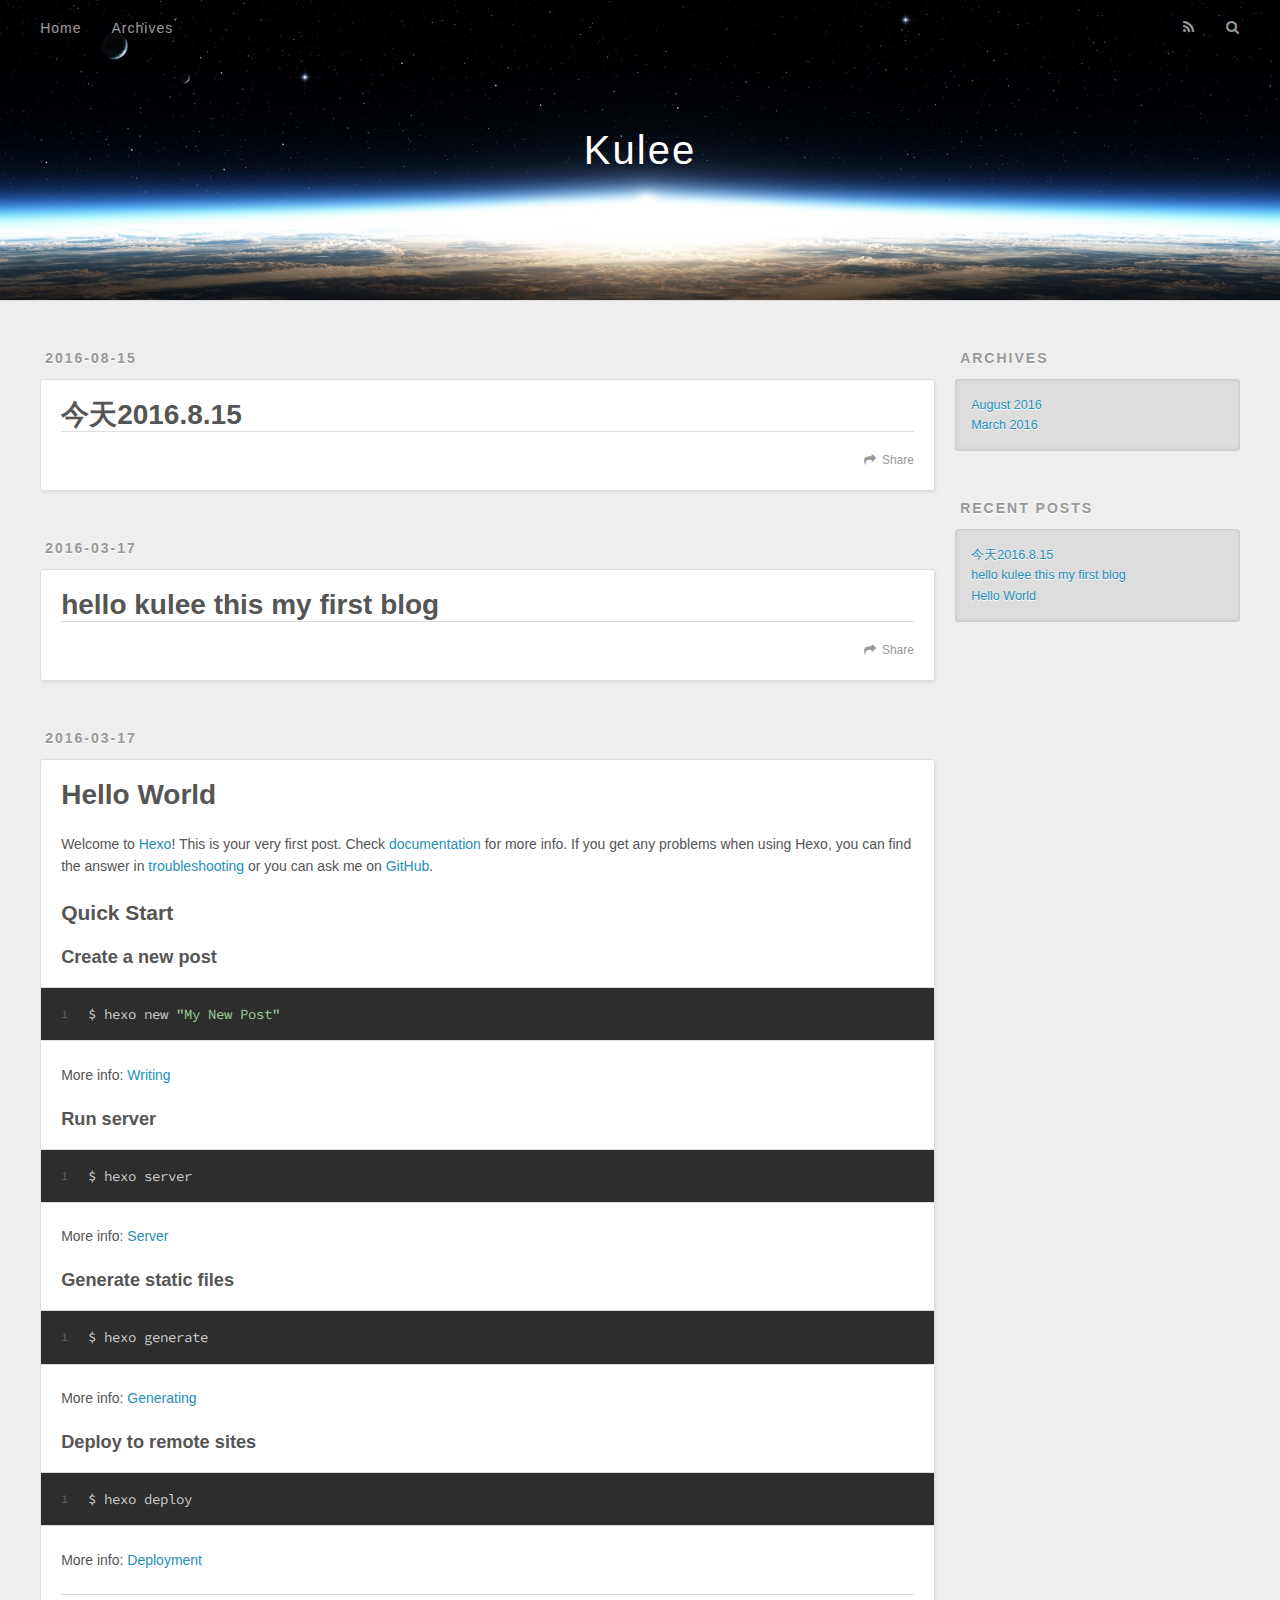
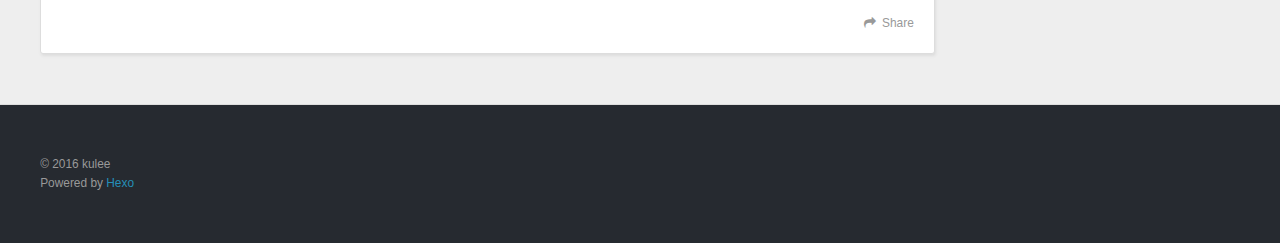
==== index.html @ 5fa3ca4b "Site updated: 2016-08-15 16:44:33" ====
<!DOCTYPE html>
<html>
<head>
  <meta charset="utf-8">
  
  <title>Kulee</title>
  <meta name="viewport" content="width=device-width, initial-scale=1, maximum-scale=1">
  <meta name="description">
<meta property="og:type" content="website">
<meta property="og:title" content="Kulee">
<meta property="og:url" content="http://yoursite.com/index.html">
<meta property="og:site_name" content="Kulee">
<meta property="og:description">
<meta name="twitter:card" content="summary">
<meta name="twitter:title" content="Kulee">
<meta name="twitter:description">
  
    <link rel="alternate" href="/atom.xml" title="Kulee" type="application/atom+xml">
  
  
    <link rel="icon" href="/favicon.png">
  
  
    <link href="//fonts.googleapis.com/css?family=Source+Code+Pro" rel="stylesheet" type="text/css">
  
  <link rel="stylesheet" href="/css/style.css">
  

</head>

<body>
  <div id="container">
    <div id="wrap">
      <header id="header">
  <div id="banner"></div>
  <div id="header-outer" class="outer">
    <div id="header-title" class="inner">
      <h1 id="logo-wrap">
        <a href="/" id="logo">Kulee</a>
      </h1>
      
    </div>
    <div id="header-inner" class="inner">
      <nav id="main-nav">
        <a id="main-nav-toggle" class="nav-icon"></a>
        
          <a class="main-nav-link" href="/">Home</a>
        
          <a class="main-nav-link" href="/archives">Archives</a>
        
      </nav>
      <nav id="sub-nav">
        
          <a id="nav-rss-link" class="nav-icon" href="/atom.xml" title="RSS Feed"></a>
        
        <a id="nav-search-btn" class="nav-icon" title="Search"></a>
      </nav>
      <div id="search-form-wrap">
        <form action="//google.com/search" method="get" accept-charset="UTF-8" class="search-form"><input type="search" name="q" results="0" class="search-form-input" placeholder="Search"><button type="submit" class="search-form-submit">&#xF002;</button><input type="hidden" name="sitesearch" value="http://yoursite.com"></form>
      </div>
    </div>
  </div>
</header>
      <div class="outer">
        <section id="main">
  
    <article id="post-今天2016-8-15" class="article article-type-post" itemscope itemprop="blogPost">
  <div class="article-meta">
    <a href="/2016/08/15/今天2016-8-15/" class="article-date">
  <time datetime="2016-08-15T07:02:51.000Z" itemprop="datePublished">2016-08-15</time>
</a>
    
  </div>
  <div class="article-inner">
    
    
      <header class="article-header">
        
  
    <h1 itemprop="name">
      <a class="article-title" href="/2016/08/15/今天2016-8-15/">今天2016.8.15</a>
    </h1>
  

      </header>
    
    <div class="article-entry" itemprop="articleBody">
      
        
      
    </div>
    <footer class="article-footer">
      <a data-url="http://yoursite.com/2016/08/15/今天2016-8-15/" data-id="cirvsnqzp0001j0ntkk6tidjw" class="article-share-link">Share</a>
      
      
    </footer>
  </div>
  
</article>


  
    <article id="post-hello-kulee-this-my-first-blog" class="article article-type-post" itemscope itemprop="blogPost">
  <div class="article-meta">
    <a href="/2016/03/17/hello-kulee-this-my-first-blog/" class="article-date">
  <time datetime="2016-03-17T01:21:20.000Z" itemprop="datePublished">2016-03-17</time>
</a>
    
  </div>
  <div class="article-inner">
    
    
      <header class="article-header">
        
  
    <h1 itemprop="name">
      <a class="article-title" href="/2016/03/17/hello-kulee-this-my-first-blog/">hello kulee this my first blog</a>
    </h1>
  

      </header>
    
    <div class="article-entry" itemprop="articleBody">
      
        
      
    </div>
    <footer class="article-footer">
      <a data-url="http://yoursite.com/2016/03/17/hello-kulee-this-my-first-blog/" data-id="cirvsnqza0000j0nt1fqrpibm" class="article-share-link">Share</a>
      
      
    </footer>
  </div>
  
</article>


  
    <article id="post-hello-world" class="article article-type-post" itemscope itemprop="blogPost">
  <div class="article-meta">
    <a href="/2016/03/17/hello-world/" class="article-date">
  <time datetime="2016-03-17T01:07:15.045Z" itemprop="datePublished">2016-03-17</time>
</a>
    
  </div>
  <div class="article-inner">
    
    
      <header class="article-header">
        
  
    <h1 itemprop="name">
      <a class="article-title" href="/2016/03/17/hello-world/">Hello World</a>
    </h1>
  

      </header>
    
    <div class="article-entry" itemprop="articleBody">
      
        <p>Welcome to <a href="https://hexo.io/" target="_blank" rel="external">Hexo</a>! This is your very first post. Check <a href="https://hexo.io/docs/" target="_blank" rel="external">documentation</a> for more info. If you get any problems when using Hexo, you can find the answer in <a href="https://hexo.io/docs/troubleshooting.html" target="_blank" rel="external">troubleshooting</a> or you can ask me on <a href="https://github.com/hexojs/hexo/issues" target="_blank" rel="external">GitHub</a>.</p>
<h2 id="Quick-Start"><a href="#Quick-Start" class="headerlink" title="Quick Start"></a>Quick Start</h2><h3 id="Create-a-new-post"><a href="#Create-a-new-post" class="headerlink" title="Create a new post"></a>Create a new post</h3><figure class="highlight bash"><table><tr><td class="gutter"><pre><span class="line">1</span><br></pre></td><td class="code"><pre><span class="line">$ hexo new <span class="string">"My New Post"</span></span><br></pre></td></tr></table></figure>
<p>More info: <a href="https://hexo.io/docs/writing.html" target="_blank" rel="external">Writing</a></p>
<h3 id="Run-server"><a href="#Run-server" class="headerlink" title="Run server"></a>Run server</h3><figure class="highlight bash"><table><tr><td class="gutter"><pre><span class="line">1</span><br></pre></td><td class="code"><pre><span class="line">$ hexo server</span><br></pre></td></tr></table></figure>
<p>More info: <a href="https://hexo.io/docs/server.html" target="_blank" rel="external">Server</a></p>
<h3 id="Generate-static-files"><a href="#Generate-static-files" class="headerlink" title="Generate static files"></a>Generate static files</h3><figure class="highlight bash"><table><tr><td class="gutter"><pre><span class="line">1</span><br></pre></td><td class="code"><pre><span class="line">$ hexo generate</span><br></pre></td></tr></table></figure>
<p>More info: <a href="https://hexo.io/docs/generating.html" target="_blank" rel="external">Generating</a></p>
<h3 id="Deploy-to-remote-sites"><a href="#Deploy-to-remote-sites" class="headerlink" title="Deploy to remote sites"></a>Deploy to remote sites</h3><figure class="highlight bash"><table><tr><td class="gutter"><pre><span class="line">1</span><br></pre></td><td class="code"><pre><span class="line">$ hexo deploy</span><br></pre></td></tr></table></figure>
<p>More info: <a href="https://hexo.io/docs/deployment.html" target="_blank" rel="external">Deployment</a></p>

      
    </div>
    <footer class="article-footer">
      <a data-url="http://yoursite.com/2016/03/17/hello-world/" data-id="cirvsnqzp0002j0ntm0lgih75" class="article-share-link">Share</a>
      
      
    </footer>
  </div>
  
</article>


  

</section>
        
          <aside id="sidebar">
  
    

  
    

  
    
  
    
  <div class="widget-wrap">
    <h3 class="widget-title">Archives</h3>
    <div class="widget">
      <ul class="archive-list"><li class="archive-list-item"><a class="archive-list-link" href="/archives/2016/08/">August 2016</a></li><li class="archive-list-item"><a class="archive-list-link" href="/archives/2016/03/">March 2016</a></li></ul>
    </div>
  </div>


  
    
  <div class="widget-wrap">
    <h3 class="widget-title">Recent Posts</h3>
    <div class="widget">
      <ul>
        
          <li>
            <a href="/2016/08/15/今天2016-8-15/">今天2016.8.15</a>
          </li>
        
          <li>
            <a href="/2016/03/17/hello-kulee-this-my-first-blog/">hello kulee this my first blog</a>
          </li>
        
          <li>
            <a href="/2016/03/17/hello-world/">Hello World</a>
          </li>
        
      </ul>
    </div>
  </div>

  
</aside>
        
      </div>
      <footer id="footer">
  
  <div class="outer">
    <div id="footer-info" class="inner">
      &copy; 2016 kulee<br>
      Powered by <a href="http://hexo.io/" target="_blank">Hexo</a>
    </div>
  </div>
</footer>
    </div>
    <nav id="mobile-nav">
  
    <a href="/" class="mobile-nav-link">Home</a>
  
    <a href="/archives" class="mobile-nav-link">Archives</a>
  
</nav>
    

<script src="//ajax.googleapis.com/ajax/libs/jquery/2.0.3/jquery.min.js"></script>


  <link rel="stylesheet" href="/fancybox/jquery.fancybox.css">
  <script src="/fancybox/jquery.fancybox.pack.js"></script>


<script src="/js/script.js"></script>

  </div>
</body>
</html>
---- css/style.css ----
body {
  width: 100%;
}
body:before,
body:after {
  content: "";
  display: table;
}
body:after {
  clear: both;
}
html,
body,
div,
span,
applet,
object,
iframe,
h1,
h2,
h3,
h4,
h5,
h6,
p,
blockquote,
pre,
a,
abbr,
acronym,
address,
big,
cite,
code,
del,
dfn,
em,
img,
ins,
kbd,
q,
s,
samp,
small,
strike,
strong,
sub,
sup,
tt,
var,
dl,
dt,
dd,
ol,
ul,
li,
fieldset,
form,
label,
legend,
table,
caption,
tbody,
tfoot,
thead,
tr,
th,
td {
  margin: 0;
  padding: 0;
  border: 0;
  outline: 0;
  font-weight: inherit;
  font-style: inherit;
  font-family: inherit;
  font-size: 100%;
  vertical-align: baseline;
}
body {
  line-height: 1;
  color: #000;
  background: #fff;
}
ol,
ul {
  list-style: none;
}
table {
  border-collapse: separate;
  border-spacing: 0;
  vertical-align: middle;
}
caption,
th,
td {
  text-align: left;
  font-weight: normal;
  vertical-align: middle;
}
a img {
  border: none;
}
input,
button {
  margin: 0;
  padding: 0;
}
input::-moz-focus-inner,
button::-moz-focus-inner {
  border: 0;
  padding: 0;
}
@font-face {
  font-family: FontAwesome;
  font-style: normal;
  font-weight: normal;
  src: url("fonts/fontawesome-webfont.eot?v=#4.0.3");
  src: url("fonts/fontawesome-webfont.eot?#iefix&v=#4.0.3") format("embedded-opentype"), url("fonts/fontawesome-webfont.woff?v=#4.0.3") format("woff"), url("fonts/fontawesome-webfont.ttf?v=#4.0.3") format("truetype"), url("fonts/fontawesome-webfont.svg#fontawesomeregular?v=#4.0.3") format("svg");
}
html,
body,
#container {
  height: 100%;
}
body {
  background: #eee;
  font: 14px "Helvetica Neue", Helvetica, Arial, sans-serif;
  -webkit-text-size-adjust: 100%;
}
.outer {
  max-width: 1220px;
  margin: 0 auto;
  padding: 0 20px;
}
.outer:before,
.outer:after {
  content: "";
  display: table;
}
.outer:after {
  clear: both;
}
.inner {
  display: inline;
  float: left;
  width: 98.33333333333333%;
  margin: 0 0.833333333333333%;
}
.left,
.alignleft {
  float: left;
}
.right,
.alignright {
  float: right;
}
.clear {
  clear: both;
}
#container {
  position: relative;
}
.mobile-nav-on {
  overflow: hidden;
}
#wrap {
  height: 100%;
  width: 100%;
  position: absolute;
  top: 0;
  left: 0;
  -webkit-transition: 0.2s ease-out;
  -moz-transition: 0.2s ease-out;
  -ms-transition: 0.2s ease-out;
  transition: 0.2s ease-out;
  z-index: 1;
  background: #eee;
}
.mobile-nav-on #wrap {
  left: 280px;
}
@media screen and (min-width: 768px) {
  #main {
    display: inline;
    float: left;
    width: 73.33333333333333%;
    margin: 0 0.833333333333333%;
  }
}
.article-date,
.article-category-link,
.archive-year,
.widget-title {
  text-decoration: none;
  text-transform: uppercase;
  letter-spacing: 2px;
  color: #999;
  margin-bottom: 1em;
  margin-left: 5px;
  line-height: 1em;
  text-shadow: 0 1px #fff;
  font-weight: bold;
}
.article-inner,
.archive-article-inner {
  background: #fff;
  -webkit-box-shadow: 1px 2px 3px #ddd;
  box-shadow: 1px 2px 3px #ddd;
  border: 1px solid #ddd;
  -webkit-border-radius: 3px;
  border-radius: 3px;
}
.article-entry h1,
.widget h1 {
  font-size: 2em;
}
.article-entry h2,
.widget h2 {
  font-size: 1.5em;
}
.article-entry h3,
.widget h3 {
  font-size: 1.3em;
}
.article-entry h4,
.widget h4 {
  font-size: 1.2em;
}
.article-entry h5,
.widget h5 {
  font-size: 1em;
}
.article-entry h6,
.widget h6 {
  font-size: 1em;
  color: #999;
}
.article-entry hr,
.widget hr {
  border: 1px dashed #ddd;
}
.article-entry strong,
.widget strong {
  font-weight: bold;
}
.article-entry em,
.widget em,
.article-entry cite,
.widget cite {
  font-style: italic;
}
.article-entry sup,
.widget sup,
.article-entry sub,
.widget sub {
  font-size: 0.75em;
  line-height: 0;
  position: relative;
  vertical-align: baseline;
}
.article-entry sup,
.widget sup {
  top: -0.5em;
}
.article-entry sub,
.widget sub {
  bottom: -0.2em;
}
.article-entry small,
.widget small {
  font-size: 0.85em;
}
.article-entry acronym,
.widget acronym,
.article-entry abbr,
.widget abbr {
  border-bottom: 1px dotted;
}
.article-entry ul,
.widget ul,
.article-entry ol,
.widget ol,
.article-entry dl,
.widget dl {
  margin: 0 20px;
  line-height: 1.6em;
}
.article-entry ul ul,
.widget ul ul,
.article-entry ol ul,
.widget ol ul,
.article-entry ul ol,
.widget ul ol,
.article-entry ol ol,
.widget ol ol {
  margin-top: 0;
  margin-bottom: 0;
}
.article-entry ul,
.widget ul {
  list-style: disc;
}
.article-entry ol,
.widget ol {
  list-style: decimal;
}
.article-entry dt,
.widget dt {
  font-weight: bold;
}
#header {
  height: 300px;
  position: relative;
  border-bottom: 1px solid #ddd;
}
#header:before,
#header:after {
  content: "";
  position: absolute;
  left: 0;
  right: 0;
  height: 40px;
}
#header:before {
  top: 0;
  background: -webkit-linear-gradient(rgba(0,0,0,0.2), transparent);
  background: -moz-linear-gradient(rgba(0,0,0,0.2), transparent);
  background: -ms-linear-gradient(rgba(0,0,0,0.2), transparent);
  background: linear-gradient(rgba(0,0,0,0.2), transparent);
}
#header:after {
  bottom: 0;
  background: -webkit-linear-gradient(transparent, rgba(0,0,0,0.2));
  background: -moz-linear-gradient(transparent, rgba(0,0,0,0.2));
  background: -ms-linear-gradient(transparent, rgba(0,0,0,0.2));
  background: linear-gradient(transparent, rgba(0,0,0,0.2));
}
#header-outer {
  height: 100%;
  position: relative;
}
#header-inner {
  position: relative;
  overflow: hidden;
}
#banner {
  position: absolute;
  top: 0;
  left: 0;
  width: 100%;
  height: 100%;
  background: url("images/banner.jpg") center #000;
  -webkit-background-size: cover;
  -moz-background-size: cover;
  background-size: cover;
  z-index: -1;
}
#header-title {
  text-align: center;
  height: 40px;
  position: absolute;
  top: 50%;
  left: 0;
  margin-top: -20px;
}
#logo,
#subtitle {
  text-decoration: none;
  color: #fff;
  font-weight: 300;
  text-shadow: 0 1px 4px rgba(0,0,0,0.3);
}
#logo {
  font-size: 40px;
  line-height: 40px;
  letter-spacing: 2px;
}
#subtitle {
  font-size: 16px;
  line-height: 16px;
  letter-spacing: 1px;
}
#subtitle-wrap {
  margin-top: 16px;
}
#main-nav {
  float: left;
  margin-left: -15px;
}
.nav-icon,
.main-nav-link {
  float: left;
  color: #fff;
  opacity: 0.6;
  text-decoration: none;
  text-shadow: 0 1px rgba(0,0,0,0.2);
  -webkit-transition: opacity 0.2s;
  -moz-transition: opacity 0.2s;
  -ms-transition: opacity 0.2s;
  transition: opacity 0.2s;
  display: block;
  padding: 20px 15px;
}
.nav-icon:hover,
.main-nav-link:hover {
  opacity: 1;
}
.nav-icon {
  font-family: FontAwesome;
  text-align: center;
  font-size: 14px;
  width: 14px;
  height: 14px;
  padding: 20px 15px;
  position: relative;
  cursor: pointer;
}
.main-nav-link {
  font-weight: 300;
  letter-spacing: 1px;
}
@media screen and (max-width: 479px) {
  .main-nav-link {
    display: none;
  }
}
#main-nav-toggle {
  display: none;
}
#main-nav-toggle:before {
  content: "\f0c9";
}
@media screen and (max-width: 479px) {
  #main-nav-toggle {
    display: block;
  }
}
#sub-nav {
  float: right;
  margin-right: -15px;
}
#nav-rss-link:before {
  content: "\f09e";
}
#nav-search-btn:before {
  content: "\f002";
}
#search-form-wrap {
  position: absolute;
  top: 15px;
  width: 150px;
  height: 30px;
  right: -150px;
  opacity: 0;
  -webkit-transition: 0.2s ease-out;
  -moz-transition: 0.2s ease-out;
  -ms-transition: 0.2s ease-out;
  transition: 0.2s ease-out;
}
#search-form-wrap.on {
  opacity: 1;
  right: 0;
}
@media screen and (max-width: 479px) {
  #search-form-wrap {
    width: 100%;
    right: -100%;
  }
}
.search-form {
  position: absolute;
  top: 0;
  left: 0;
  right: 0;
  background: #fff;
  padding: 5px 15px;
  -webkit-border-radius: 15px;
  border-radius: 15px;
  -webkit-box-shadow: 0 0 10px rgba(0,0,0,0.3);
  box-shadow: 0 0 10px rgba(0,0,0,0.3);
}
.search-form-input {
  border: none;
  background: none;
  color: #555;
  width: 100%;
  font: 13px "Helvetica Neue", Helvetica, Arial, sans-serif;
  outline: none;
}
.search-form-input::-webkit-search-results-decoration,
.search-form-input::-webkit-search-cancel-button {
  -webkit-appearance: none;
}
.search-form-submit {
  position: absolute;
  top: 50%;
  right: 10px;
  margin-top: -7px;
  font: 13px FontAwesome;
  border: none;
  background: none;
  color: #bbb;
  cursor: pointer;
}
.search-form-submit:hover,
.search-form-submit:focus {
  color: #777;
}
.article {
  margin: 50px 0;
}
.article-inner {
  overflow: hidden;
}
.article-meta:before,
.article-meta:after {
  content: "";
  display: table;
}
.article-meta:after {
  clear: both;
}
.article-date {
  float: left;
}
.article-category {
  float: left;
  line-height: 1em;
  color: #ccc;
  text-shadow: 0 1px #fff;
  margin-left: 8px;
}
.article-category:before {
  content: "\2022";
}
.article-category-link {
  margin: 0 12px 1em;
}
.article-header {
  padding: 20px 20px 0;
}
.article-title {
  text-decoration: none;
  font-size: 2em;
  font-weight: bold;
  color: #555;
  line-height: 1.1em;
  -webkit-transition: color 0.2s;
  -moz-transition: color 0.2s;
  -ms-transition: color 0.2s;
  transition: color 0.2s;
}
a.article-title:hover {
  color: #258fb8;
}
.article-entry {
  color: #555;
  padding: 0 20px;
}
.article-entry:before,
.article-entry:after {
  content: "";
  display: table;
}
.article-entry:after {
  clear: both;
}
.article-entry p,
.article-entry table {
  line-height: 1.6em;
  margin: 1.6em 0;
}
.article-entry h1,
.article-entry h2,
.article-entry h3,
.article-entry h4,
.article-entry h5,
.article-entry h6 {
  font-weight: bold;
}
.article-entry h1,
.article-entry h2,
.article-entry h3,
.article-entry h4,
.article-entry h5,
.article-entry h6 {
  line-height: 1.1em;
  margin: 1.1em 0;
}
.article-entry a {
  color: #258fb8;
  text-decoration: none;
}
.article-entry a:hover {
  text-decoration: underline;
}
.article-entry ul,
.article-entry ol,
.article-entry dl {
  margin-top: 1.6em;
  margin-bottom: 1.6em;
}
.article-entry img,
.article-entry video {
  max-width: 100%;
  height: auto;
  display: block;
  margin: auto;
}
.article-entry iframe {
  border: none;
}
.article-entry table {
  width: 100%;
  border-collapse: collapse;
  border-spacing: 0;
}
.article-entry th {
  font-weight: bold;
  border-bottom: 3px solid #ddd;
  padding-bottom: 0.5em;
}
.article-entry td {
  border-bottom: 1px solid #ddd;
  padding: 10px 0;
}
.article-entry blockquote {
  font-family: Georgia, "Times New Roman", serif;
  font-size: 1.4em;
  margin: 1.6em 20px;
  text-align: center;
}
.article-entry blockquote footer {
  font-size: 14px;
  margin: 1.6em 0;
  font-family: "Helvetica Neue", Helvetica, Arial, sans-serif;
}
.article-entry blockquote footer cite:before {
  content: "—";
  padding: 0 0.5em;
}
.article-entry .pullquote {
  text-align: left;
  width: 45%;
  margin: 0;
}
.article-entry .pullquote.left {
  margin-left: 0.5em;
  margin-right: 1em;
}
.article-entry .pullquote.right {
  margin-right: 0.5em;
  margin-left: 1em;
}
.article-entry .caption {
  color: #999;
  display: block;
  font-size: 0.9em;
  margin-top: 0.5em;
  position: relative;
  text-align: center;
}
.article-entry .video-container {
  position: relative;
  padding-top: 56.25%;
  height: 0;
  overflow: hidden;
}
.article-entry .video-container iframe,
.article-entry .video-container object,
.article-entry .video-container embed {
  position: absolute;
  top: 0;
  left: 0;
  width: 100%;
  height: 100%;
  margin-top: 0;
}
.article-more-link a {
  display: inline-block;
  line-height: 1em;
  padding: 6px 15px;
  -webkit-border-radius: 15px;
  border-radius: 15px;
  background: #eee;
  color: #999;
  text-shadow: 0 1px #fff;
  text-decoration: none;
}
.article-more-link a:hover {
  background: #258fb8;
  color: #fff;
  text-decoration: none;
  text-shadow: 0 1px #1e7293;
}
.article-footer {
  font-size: 0.85em;
  line-height: 1.6em;
  border-top: 1px solid #ddd;
  padding-top: 1.6em;
  margin: 0 20px 20px;
}
.article-footer:before,
.article-footer:after {
  content: "";
  display: table;
}
.article-footer:after {
  clear: both;
}
.article-footer a {
  color: #999;
  text-decoration: none;
}
.article-footer a:hover {
  color: #555;
}
.article-tag-list-item {
  float: left;
  margin-right: 10px;
}
.article-tag-list-link:before {
  content: "#";
}
.article-comment-link {
  float: right;
}
.article-comment-link:before {
  content: "\f075";
  font-family: FontAwesome;
  padding-right: 8px;
}
.article-share-link {
  cursor: pointer;
  float: right;
  margin-left: 20px;
}
.article-share-link:before {
  content: "\f064";
  font-family: FontAwesome;
  padding-right: 6px;
}
#article-nav {
  position: relative;
}
#article-nav:before,
#article-nav:after {
  content: "";
  display: table;
}
#article-nav:after {
  clear: both;
}
@media screen and (min-width: 768px) {
  #article-nav {
    margin: 50px 0;
  }
  #article-nav:before {
    width: 8px;
    height: 8px;
    position: absolute;
    top: 50%;
    left: 50%;
    margin-top: -4px;
    margin-left: -4px;
    content: "";
    -webkit-border-radius: 50%;
    border-radius: 50%;
    background: #ddd;
    -webkit-box-shadow: 0 1px 2px #fff;
    box-shadow: 0 1px 2px #fff;
  }
}
.article-nav-link-wrap {
  text-decoration: none;
  text-shadow: 0 1px #fff;
  color: #999;
  -webkit-box-sizing: border-box;
  -moz-box-sizing: border-box;
  box-sizing: border-box;
  margin-top: 50px;
  text-align: center;
  display: block;
}
.article-nav-link-wrap:hover {
  color: #555;
}
@media screen and (min-width: 768px) {
  .article-nav-link-wrap {
    width: 50%;
    margin-top: 0;
  }
}
@media screen and (min-width: 768px) {
  #article-nav-newer {
    float: left;
    text-align: right;
    padding-right: 20px;
  }
}
@media screen and (min-width: 768px) {
  #article-nav-older {
    float: right;
    text-align: left;
    padding-left: 20px;
  }
}
.article-nav-caption {
  text-transform: uppercase;
  letter-spacing: 2px;
  color: #ddd;
  line-height: 1em;
  font-weight: bold;
}
#article-nav-newer .article-nav-caption {
  margin-right: -2px;
}
.article-nav-title {
  font-size: 0.85em;
  line-height: 1.6em;
  margin-top: 0.5em;
}
.article-share-box {
  position: absolute;
  display: none;
  background: #fff;
  -webkit-box-shadow: 1px 2px 10px rgba(0,0,0,0.2);
  box-shadow: 1px 2px 10px rgba(0,0,0,0.2);
  -webkit-border-radius: 3px;
  border-radius: 3px;
  margin-left: -145px;
  overflow: hidden;
  z-index: 1;
}
.article-share-box.on {
  display: block;
}
.article-share-input {
  width: 100%;
  background: none;
  -webkit-box-sizing: border-box;
  -moz-box-sizing: border-box;
  box-sizing: border-box;
  font: 14px "Helvetica Neue", Helvetica, Arial, sans-serif;
  padding: 0 15px;
  color: #555;
  outline: none;
  border: 1px solid #ddd;
  -webkit-border-radius: 3px 3px 0 0;
  border-radius: 3px 3px 0 0;
  height: 36px;
  line-height: 36px;
}
.article-share-links {
  background: #eee;
}
.article-share-links:before,
.article-share-links:after {
  content: "";
  display: table;
}
.article-share-links:after {
  clear: both;
}
.article-share-twitter,
.article-share-facebook,
.article-share-pinterest,
.article-share-google {
  width: 50px;
  height: 36px;
  display: block;
  float: left;
  position: relative;
  color: #999;
  text-shadow: 0 1px #fff;
}
.article-share-twitter:before,
.article-share-facebook:before,
.article-share-pinterest:before,
.article-share-google:before {
  font-size: 20px;
  font-family: FontAwesome;
  width: 20px;
  height: 20px;
  position: absolute;
  top: 50%;
  left: 50%;
  margin-top: -10px;
  margin-left: -10px;
  text-align: center;
}
.article-share-twitter:hover,
.article-share-facebook:hover,
.article-share-pinterest:hover,
.article-share-google:hover {
  color: #fff;
}
.article-share-twitter:before {
  content: "\f099";
}
.article-share-twitter:hover {
  background: #00aced;
  text-shadow: 0 1px #008abe;
}
.article-share-facebook:before {
  content: "\f09a";
}
.article-share-facebook:hover {
  background: #3b5998;
  text-shadow: 0 1px #2f477a;
}
.article-share-pinterest:before {
  content: "\f0d2";
}
.article-share-pinterest:hover {
  background: #cb2027;
  text-shadow: 0 1px #a21a1f;
}
.article-share-google:before {
  content: "\f0d5";
}
.article-share-google:hover {
  background: #dd4b39;
  text-shadow: 0 1px #be3221;
}
.article-gallery {
  background: #000;
  position: relative;
}
.article-gallery-photos {
  position: relative;
  overflow: hidden;
}
.article-gallery-img {
  display: none;
  max-width: 100%;
}
.article-gallery-img:first-child {
  display: block;
}
.article-gallery-img.loaded {
  position: absolute;
  display: block;
}
.article-gallery-img img {
  display: block;
  max-width: 100%;
  margin: 0 auto;
}
#comments {
  background: #fff;
  -webkit-box-shadow: 1px 2px 3px #ddd;
  box-shadow: 1px 2px 3px #ddd;
  padding: 20px;
  border: 1px solid #ddd;
  -webkit-border-radius: 3px;
  border-radius: 3px;
  margin: 50px 0;
}
#comments a {
  color: #258fb8;
}
.archives-wrap {
  margin: 50px 0;
}
.archives:before,
.archives:after {
  content: "";
  display: table;
}
.archives:after {
  clear: both;
}
.archive-year-wrap {
  margin-bottom: 1em;
}
.archives {
  -webkit-column-gap: 10px;
  -moz-column-gap: 10px;
  column-gap: 10px;
}
@media screen and (min-width: 480px) and (max-width: 767px) {
  .archives {
    -webkit-column-count: 2;
    -moz-column-count: 2;
    column-count: 2;
  }
}
@media screen and (min-width: 768px) {
  .archives {
    -webkit-column-count: 3;
    -moz-column-count: 3;
    column-count: 3;
  }
}
.archive-article {
  -webkit-column-break-inside: avoid;
  page-break-inside: avoid;
  overflow: hidden;
  break-inside: avoid-column;
}
.archive-article-inner {
  padding: 10px;
  margin-bottom: 15px;
}
.archive-article-title {
  text-decoration: none;
  font-weight: bold;
  color: #555;
  -webkit-transition: color 0.2s;
  -moz-transition: color 0.2s;
  -ms-transition: color 0.2s;
  transition: color 0.2s;
  line-height: 1.6em;
}
.archive-article-title:hover {
  color: #258fb8;
}
.archive-article-footer {
  margin-top: 1em;
}
.archive-article-date {
  color: #999;
  text-decoration: none;
  font-size: 0.85em;
  line-height: 1em;
  margin-bottom: 0.5em;
  display: block;
}
#page-nav {
  margin: 50px auto;
  background: #fff;
  -webkit-box-shadow: 1px 2px 3px #ddd;
  box-shadow: 1px 2px 3px #ddd;
  border: 1px solid #ddd;
  -webkit-border-radius: 3px;
  border-radius: 3px;
  text-align: center;
  color: #999;
  overflow: hidden;
}
#page-nav:before,
#page-nav:after {
  content: "";
  display: table;
}
#page-nav:after {
  clear: both;
}
#page-nav a,
#page-nav span {
  padding: 10px 20px;
  line-height: 1;
  height: 2ex;
}
#page-nav a {
  color: #999;
  text-decoration: none;
}
#page-nav a:hover {
  background: #999;
  color: #fff;
}
#page-nav .prev {
  float: left;
}
#page-nav .next {
  float: right;
}
#page-nav .page-number {
  display: inline-block;
}
@media screen and (max-width: 479px) {
  #page-nav .page-number {
    display: none;
  }
}
#page-nav .current {
  color: #555;
  font-weight: bold;
}
#page-nav .space {
  color: #ddd;
}
#footer {
  background: #262a30;
  padding: 50px 0;
  border-top: 1px solid #ddd;
  color: #999;
}
#footer a {
  color: #258fb8;
  text-decoration: none;
}
#footer a:hover {
  text-decoration: underline;
}
#footer-info {
  line-height: 1.6em;
  font-size: 0.85em;
}
.article-entry pre,
.article-entry .highlight {
  background: #2d2d2d;
  margin: 0 -20px;
  padding: 15px 20px;
  border-style: solid;
  border-color: #ddd;
  border-width: 1px 0;
  overflow: auto;
  color: #ccc;
  line-height: 22.400000000000002px;
}
.article-entry .highlight .gutter pre,
.article-entry .gist .gist-file .gist-data .line-numbers {
  color: #666;
  font-size: 0.85em;
}
.article-entry pre,
.article-entry code {
  font-family: "Source Code Pro", Consolas, Monaco, Menlo, Consolas, monospace;
}
.article-entry code {
  background: #eee;
  text-shadow: 0 1px #fff;
  padding: 0 0.3em;
}
.article-entry pre code {
  background: none;
  text-shadow: none;
  padding: 0;
}
.article-entry .highlight pre {
  border: none;
  margin: 0;
  padding: 0;
}
.article-entry .highlight table {
  margin: 0;
  width: auto;
}
.article-entry .highlight td {
  border: none;
  padding: 0;
}
.article-entry .highlight figcaption {
  font-size: 0.85em;
  color: #999;
  line-height: 1em;
  margin-bottom: 1em;
}
.article-entry .highlight figcaption:before,
.article-entry .highlight figcaption:after {
  content: "";
  display: table;
}
.article-entry .highlight figcaption:after {
  clear: both;
}
.article-entry .highlight figcaption a {
  float: right;
}
.article-entry .highlight .gutter pre {
  text-align: right;
  padding-right: 20px;
}
.article-entry .highlight .line {
  height: 22.400000000000002px;
}
.article-entry .highlight .line.marked {
  background: #515151;
}
.article-entry .gist {
  margin: 0 -20px;
  border-style: solid;
  border-color: #ddd;
  border-width: 1px 0;
  background: #2d2d2d;
  padding: 15px 20px 15px 0;
}
.article-entry .gist .gist-file {
  border: none;
  font-family: "Source Code Pro", Consolas, Monaco, Menlo, Consolas, monospace;
  margin: 0;
}
.article-entry .gist .gist-file .gist-data {
  background: none;
  border: none;
}
.article-entry .gist .gist-file .gist-data .line-numbers {
  background: none;
  border: none;
  padding: 0 20px 0 0;
}
.article-entry .gist .gist-file .gist-data .line-data {
  padding: 0 !important;
}
.article-entry .gist .gist-file .highlight {
  margin: 0;
  padding: 0;
  border: none;
}
.article-entry .gist .gist-file .gist-meta {
  background: #2d2d2d;
  color: #999;
  font: 0.85em "Helvetica Neue", Helvetica, Arial, sans-serif;
  text-shadow: 0 0;
  padding: 0;
  margin-top: 1em;
  margin-left: 20px;
}
.article-entry .gist .gist-file .gist-meta a {
  color: #258fb8;
  font-weight: normal;
}
.article-entry .gist .gist-file .gist-meta a:hover {
  text-decoration: underline;
}
pre .comment,
pre .title {
  color: #999;
}
pre .variable,
pre .attribute,
pre .tag,
pre .regexp,
pre .ruby .constant,
pre .xml .tag .title,
pre .xml .pi,
pre .xml .doctype,
pre .html .doctype,
pre .css .id,
pre .css .class,
pre .css .pseudo {
  color: #f2777a;
}
pre .number,
pre .preprocessor,
pre .built_in,
pre .literal,
pre .params,
pre .constant {
  color: #f99157;
}
pre .class,
pre .ruby .class .title,
pre .css .rules .attribute {
  color: #9c9;
}
pre .string,
pre .value,
pre .inheritance,
pre .header,
pre .ruby .symbol,
pre .xml .cdata {
  color: #9c9;
}
pre .css .hexcolor {
  color: #6cc;
}
pre .function,
pre .python .decorator,
pre .python .title,
pre .ruby .function .title,
pre .ruby .title .keyword,
pre .perl .sub,
pre .javascript .title,
pre .coffeescript .title {
  color: #69c;
}
pre .keyword,
pre .javascript .function {
  color: #c9c;
}
@media screen and (max-width: 479px) {
  #mobile-nav {
    position: absolute;
    top: 0;
    left: 0;
    width: 280px;
    height: 100%;
    background: #191919;
    border-right: 1px solid #fff;
  }
}
@media screen and (max-width: 479px) {
  .mobile-nav-link {
    display: block;
    color: #999;
    text-decoration: none;
    padding: 15px 20px;
    font-weight: bold;
  }
  .mobile-nav-link:hover {
    color: #fff;
  }
}
@media screen and (min-width: 768px) {
  #sidebar {
    display: inline;
    float: left;
    width: 23.333333333333332%;
    margin: 0 0.833333333333333%;
  }
}
.widget-wrap {
  margin: 50px 0;
}
.widget {
  color: #777;
  text-shadow: 0 1px #fff;
  background: #ddd;
  -webkit-box-shadow: 0 -1px 4px #ccc inset;
  box-shadow: 0 -1px 4px #ccc inset;
  border: 1px solid #ccc;
  padding: 15px;
  -webkit-border-radius: 3px;
  border-radius: 3px;
}
.widget a {
  color: #258fb8;
  text-decoration: none;
}
.widget a:hover {
  text-decoration: underline;
}
.widget ul ul,
.widget ol ul,
.widget dl ul,
.widget ul ol,
.widget ol ol,
.widget dl ol,
.widget ul dl,
.widget ol dl,
.widget dl dl {
  margin-left: 15px;
  list-style: disc;
}
.widget {
  line-height: 1.6em;
  word-wrap: break-word;
  font-size: 0.9em;
}
.widget ul,
.widget ol {
  list-style: none;
  margin: 0;
}
.widget ul ul,
.widget ol ul,
.widget ul ol,
.widget ol ol {
  margin: 0 20px;
}
.widget ul ul,
.widget ol ul {
  list-style: disc;
}
.widget ul ol,
.widget ol ol {
  list-style: decimal;
}
.category-list-count,
.tag-list-count,
.archive-list-count {
  padding-left: 5px;
  color: #999;
  font-size: 0.85em;
}
.category-list-count:before,
.tag-list-count:before,
.archive-list-count:before {
  content: "(";
}
.category-list-count:after,
.tag-list-count:after,
.archive-list-count:after {
  content: ")";
}
.tagcloud a {
  margin-right: 5px;
  display: inline-block;
}
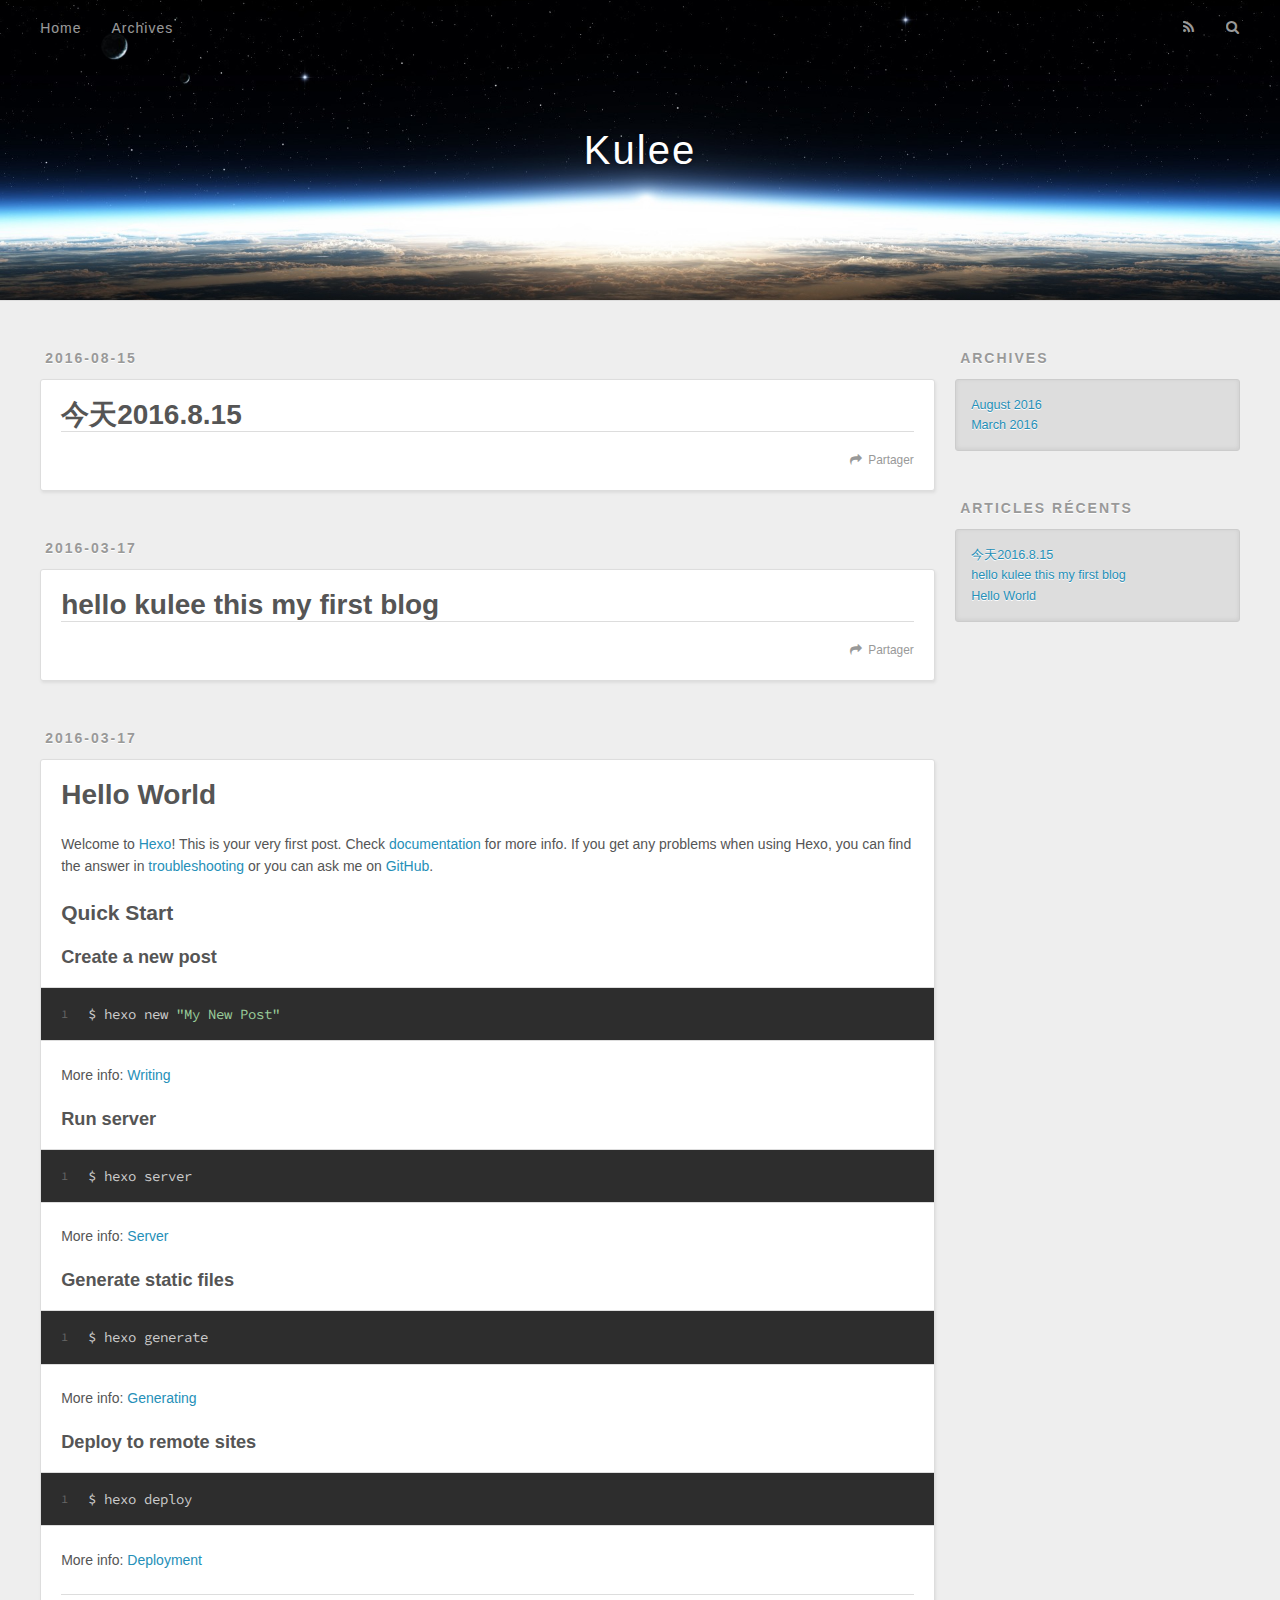
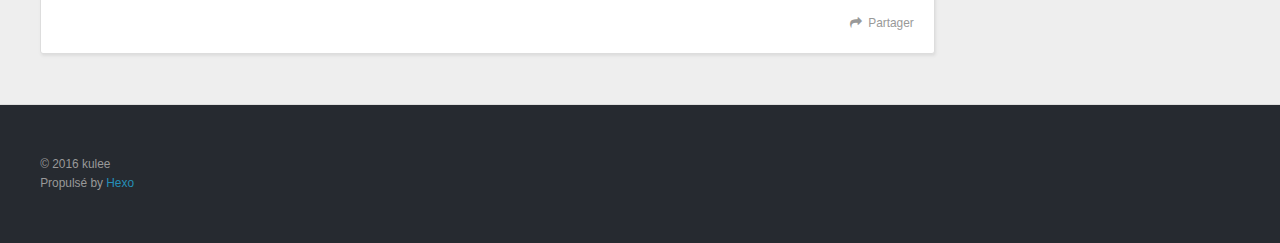
==== commit 9476cc06: "Site updated: 2016-08-15 16:54:54" ====
--- a/index.html
+++ b/index.html
@@ -51,9 +51,9 @@
       </nav>
       <nav id="sub-nav">
         
-          <a id="nav-rss-link" class="nav-icon" href="/atom.xml" title="RSS Feed"></a>
-        
-        <a id="nav-search-btn" class="nav-icon" title="Search"></a>
+          <a id="nav-rss-link" class="nav-icon" href="/atom.xml" title="Flux RSS"></a>
+        
+        <a id="nav-search-btn" class="nav-icon" title="Rechercher"></a>
       </nav>
       <div id="search-form-wrap">
         <form action="//google.com/search" method="get" accept-charset="UTF-8" class="search-form"><input type="search" name="q" results="0" class="search-form-input" placeholder="Search"><button type="submit" class="search-form-submit">&#xF002;</button><input type="hidden" name="sitesearch" value="http://yoursite.com"></form>
@@ -90,7 +90,7 @@
       
     </div>
     <footer class="article-footer">
-      <a data-url="http://yoursite.com/2016/08/15/今天2016-8-15/" data-id="cirvsnqzp0001j0ntkk6tidjw" class="article-share-link">Share</a>
+      <a data-url="http://yoursite.com/2016/08/15/今天2016-8-15/" data-id="cirvt109i0002r8nt52crxnco" class="article-share-link">Partager</a>
       
       
     </footer>
@@ -126,7 +126,7 @@
       
     </div>
     <footer class="article-footer">
-      <a data-url="http://yoursite.com/2016/03/17/hello-kulee-this-my-first-blog/" data-id="cirvsnqza0000j0nt1fqrpibm" class="article-share-link">Share</a>
+      <a data-url="http://yoursite.com/2016/03/17/hello-kulee-this-my-first-blog/" data-id="cirvt10920000r8nt32wwxqdg" class="article-share-link">Partager</a>
       
       
     </footer>
@@ -171,7 +171,7 @@
       
     </div>
     <footer class="article-footer">
-      <a data-url="http://yoursite.com/2016/03/17/hello-world/" data-id="cirvsnqzp0002j0ntm0lgih75" class="article-share-link">Share</a>
+      <a data-url="http://yoursite.com/2016/03/17/hello-world/" data-id="cirvt10920001r8ntcew7btm1" class="article-share-link">Partager</a>
       
       
     </footer>
@@ -206,7 +206,7 @@
   
     
   <div class="widget-wrap">
-    <h3 class="widget-title">Recent Posts</h3>
+    <h3 class="widget-title">Articles récents</h3>
     <div class="widget">
       <ul>
         
@@ -235,7 +235,7 @@
   <div class="outer">
     <div id="footer-info" class="inner">
       &copy; 2016 kulee<br>
-      Powered by <a href="http://hexo.io/" target="_blank">Hexo</a>
+      Propulsé by <a href="http://hexo.io/" target="_blank">Hexo</a>
     </div>
   </div>
 </footer>
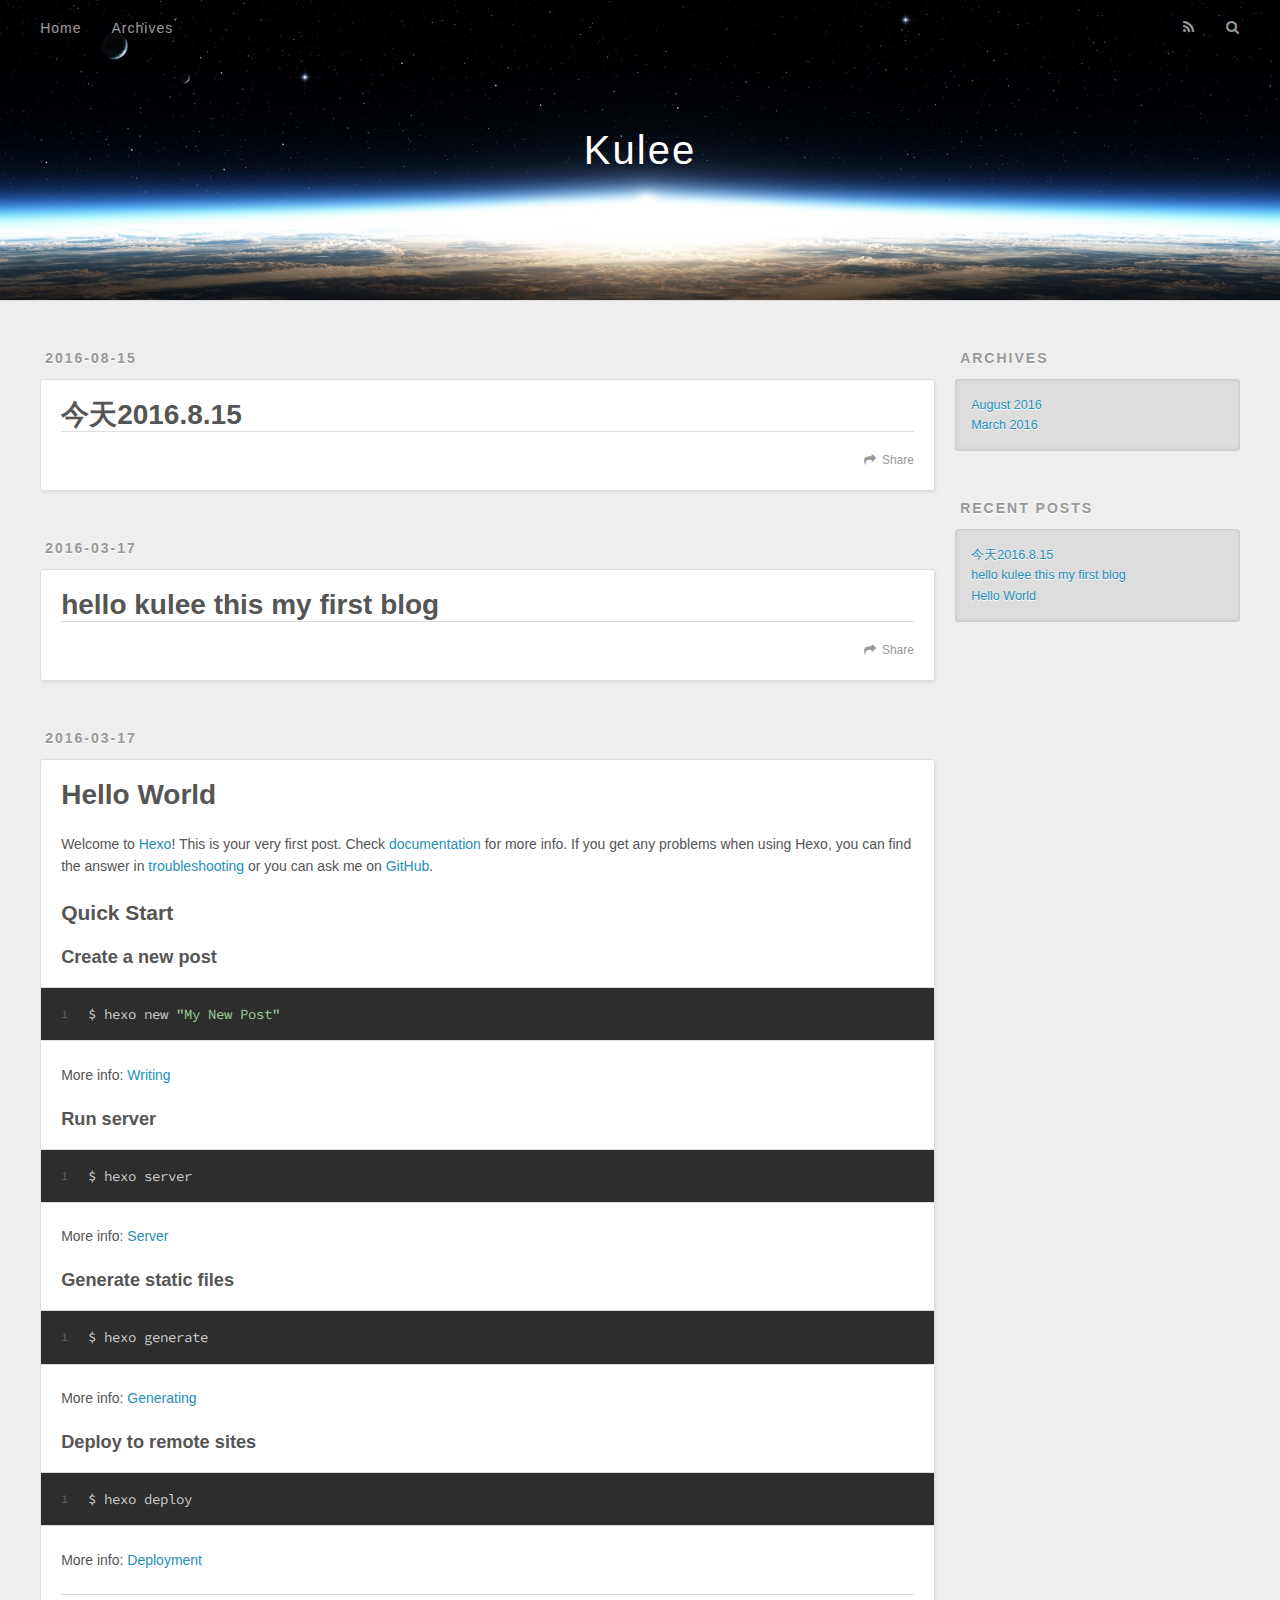
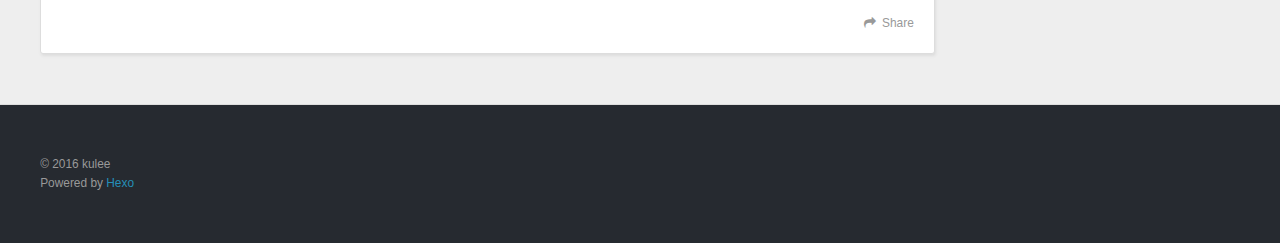
==== commit 797e5839: "Site updated: 2016-08-15 17:09:49" ====
--- a/index.html
+++ b/index.html
@@ -51,9 +51,9 @@
       </nav>
       <nav id="sub-nav">
         
-          <a id="nav-rss-link" class="nav-icon" href="/atom.xml" title="Flux RSS"></a>
-        
-        <a id="nav-search-btn" class="nav-icon" title="Rechercher"></a>
+          <a id="nav-rss-link" class="nav-icon" href="/atom.xml" title="RSS Feed"></a>
+        
+        <a id="nav-search-btn" class="nav-icon" title="Search"></a>
       </nav>
       <div id="search-form-wrap">
         <form action="//google.com/search" method="get" accept-charset="UTF-8" class="search-form"><input type="search" name="q" results="0" class="search-form-input" placeholder="Search"><button type="submit" class="search-form-submit">&#xF002;</button><input type="hidden" name="sitesearch" value="http://yoursite.com"></form>
@@ -90,7 +90,7 @@
       
     </div>
     <footer class="article-footer">
-      <a data-url="http://yoursite.com/2016/08/15/今天2016-8-15/" data-id="cirvt109i0002r8nt52crxnco" class="article-share-link">Partager</a>
+      <a data-url="http://yoursite.com/2016/08/15/今天2016-8-15/" data-id="cirvtk5ic0001osntoyf5y39m" class="article-share-link">Share</a>
       
       
     </footer>
@@ -126,7 +126,7 @@
       
     </div>
     <footer class="article-footer">
-      <a data-url="http://yoursite.com/2016/03/17/hello-kulee-this-my-first-blog/" data-id="cirvt10920000r8nt32wwxqdg" class="article-share-link">Partager</a>
+      <a data-url="http://yoursite.com/2016/03/17/hello-kulee-this-my-first-blog/" data-id="cirvtk5i10000osntnc8nk30g" class="article-share-link">Share</a>
       
       
     </footer>
@@ -171,7 +171,7 @@
       
     </div>
     <footer class="article-footer">
-      <a data-url="http://yoursite.com/2016/03/17/hello-world/" data-id="cirvt10920001r8ntcew7btm1" class="article-share-link">Partager</a>
+      <a data-url="http://yoursite.com/2016/03/17/hello-world/" data-id="cirvtk5ih0002osntvycpr862" class="article-share-link">Share</a>
       
       
     </footer>
@@ -206,7 +206,7 @@
   
     
   <div class="widget-wrap">
-    <h3 class="widget-title">Articles récents</h3>
+    <h3 class="widget-title">Recent Posts</h3>
     <div class="widget">
       <ul>
         
@@ -235,7 +235,7 @@
   <div class="outer">
     <div id="footer-info" class="inner">
       &copy; 2016 kulee<br>
-      Propulsé by <a href="http://hexo.io/" target="_blank">Hexo</a>
+      Powered by <a href="http://hexo.io/" target="_blank">Hexo</a>
     </div>
   </div>
 </footer>
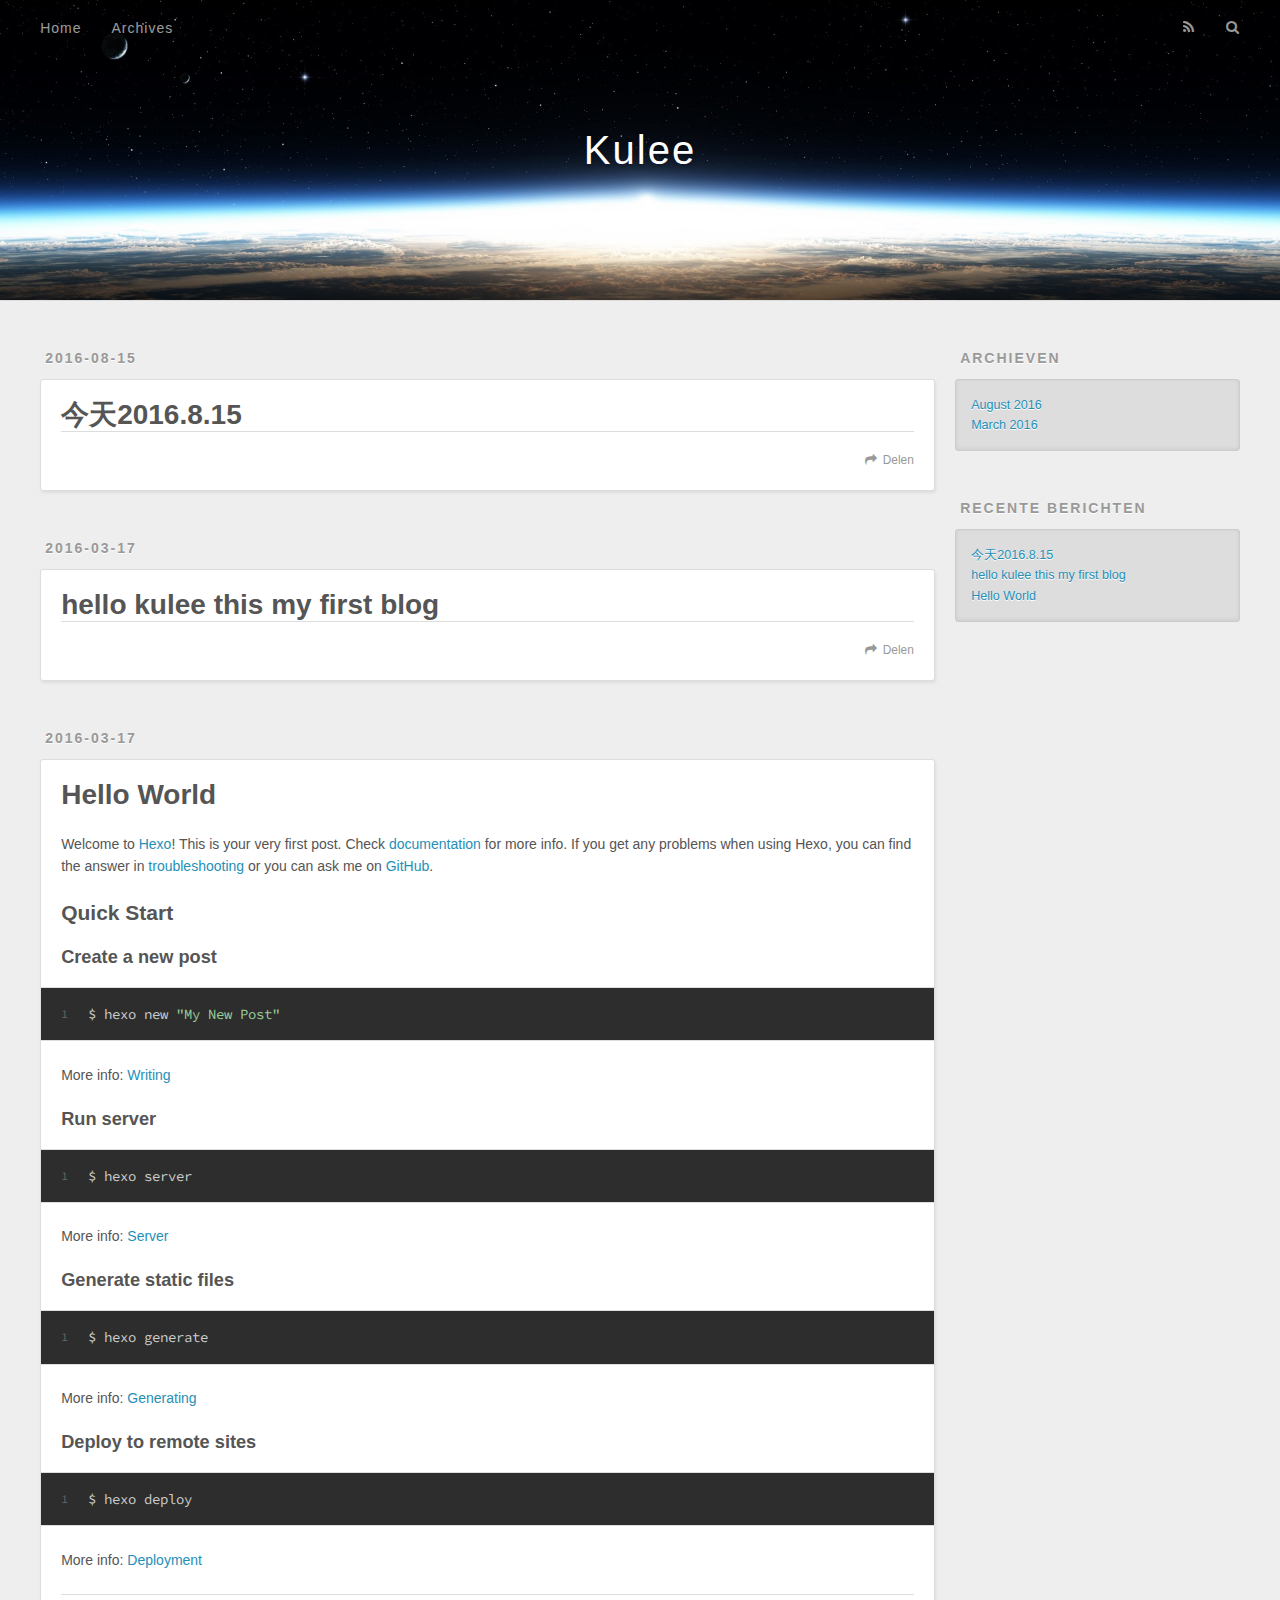
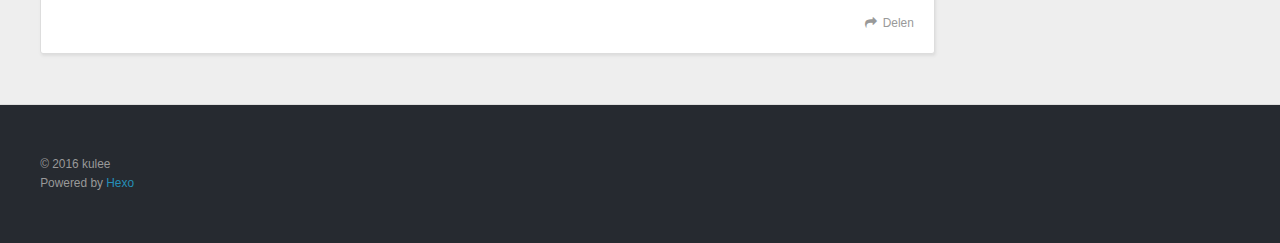
==== commit b9a095b2: "Site updated: 2016-08-15 17:13:27" ====
--- a/index.html
+++ b/index.html
@@ -53,7 +53,7 @@
         
           <a id="nav-rss-link" class="nav-icon" href="/atom.xml" title="RSS Feed"></a>
         
-        <a id="nav-search-btn" class="nav-icon" title="Search"></a>
+        <a id="nav-search-btn" class="nav-icon" title="Zoeken"></a>
       </nav>
       <div id="search-form-wrap">
         <form action="//google.com/search" method="get" accept-charset="UTF-8" class="search-form"><input type="search" name="q" results="0" class="search-form-input" placeholder="Search"><button type="submit" class="search-form-submit">&#xF002;</button><input type="hidden" name="sitesearch" value="http://yoursite.com"></form>
@@ -90,7 +90,7 @@
       
     </div>
     <footer class="article-footer">
-      <a data-url="http://yoursite.com/2016/08/15/今天2016-8-15/" data-id="cirvtk5ic0001osntoyf5y39m" class="article-share-link">Share</a>
+      <a data-url="http://yoursite.com/2016/08/15/今天2016-8-15/" data-id="cirvtovdy0002ncntw08zwzek" class="article-share-link">Delen</a>
       
       
     </footer>
@@ -126,7 +126,7 @@
       
     </div>
     <footer class="article-footer">
-      <a data-url="http://yoursite.com/2016/03/17/hello-kulee-this-my-first-blog/" data-id="cirvtk5i10000osntnc8nk30g" class="article-share-link">Share</a>
+      <a data-url="http://yoursite.com/2016/03/17/hello-kulee-this-my-first-blog/" data-id="cirvtovdd0000ncnt3egcmjbq" class="article-share-link">Delen</a>
       
       
     </footer>
@@ -171,7 +171,7 @@
       
     </div>
     <footer class="article-footer">
-      <a data-url="http://yoursite.com/2016/03/17/hello-world/" data-id="cirvtk5ih0002osntvycpr862" class="article-share-link">Share</a>
+      <a data-url="http://yoursite.com/2016/03/17/hello-world/" data-id="cirvtovdq0001ncnt7ikc17ry" class="article-share-link">Delen</a>
       
       
     </footer>
@@ -196,7 +196,7 @@
   
     
   <div class="widget-wrap">
-    <h3 class="widget-title">Archives</h3>
+    <h3 class="widget-title">Archieven</h3>
     <div class="widget">
       <ul class="archive-list"><li class="archive-list-item"><a class="archive-list-link" href="/archives/2016/08/">August 2016</a></li><li class="archive-list-item"><a class="archive-list-link" href="/archives/2016/03/">March 2016</a></li></ul>
     </div>
@@ -206,7 +206,7 @@
   
     
   <div class="widget-wrap">
-    <h3 class="widget-title">Recent Posts</h3>
+    <h3 class="widget-title">Recente berichten</h3>
     <div class="widget">
       <ul>
         
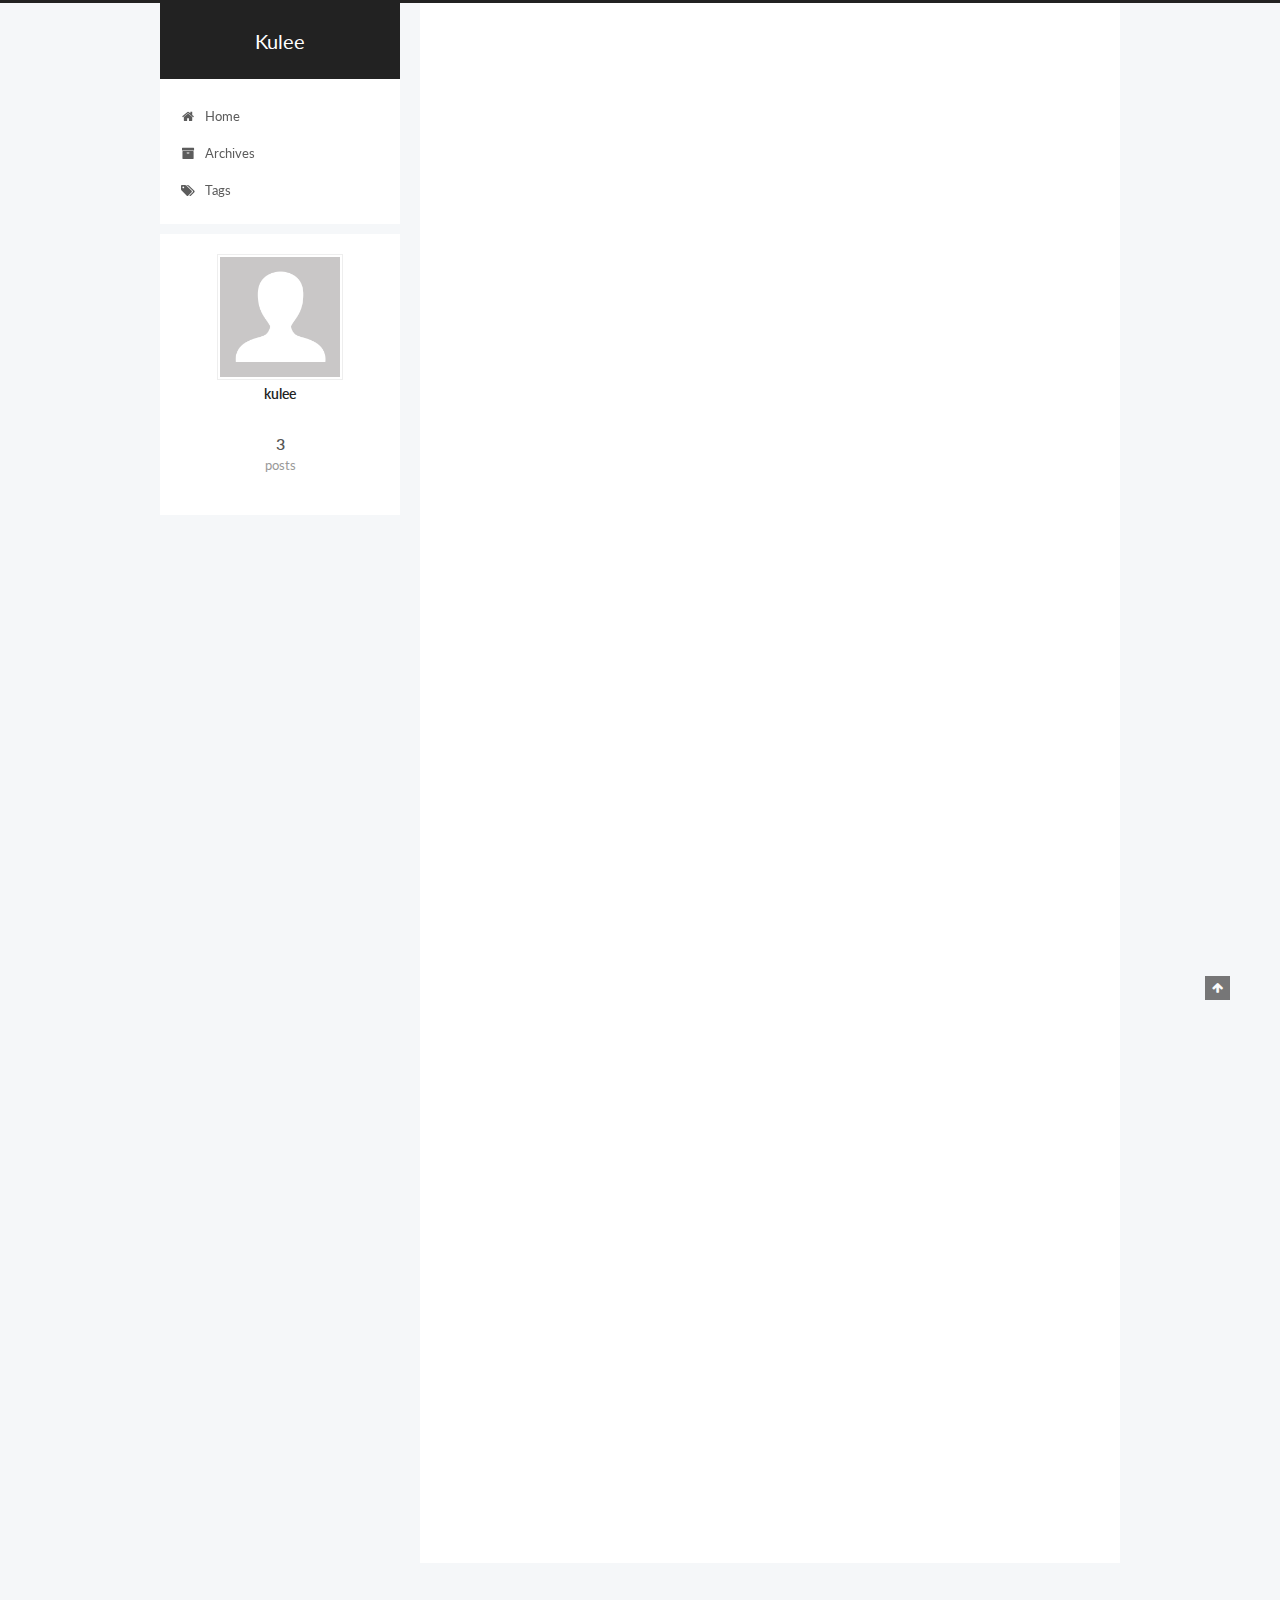
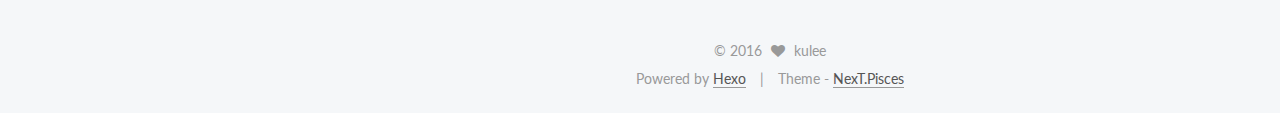
==== commit 96af9e44: "Site updated: 2016-08-15 18:17:44" ====
--- a/index.html
+++ b/index.html
@@ -1,11 +1,90 @@
-<!DOCTYPE html>
-<html>
+<!doctype html>
+
+
+
+  
+
+
+<html class="theme-next pisces use-motion">
 <head>
-  <meta charset="utf-8">
-  
-  <title>Kulee</title>
-  <meta name="viewport" content="width=device-width, initial-scale=1, maximum-scale=1">
-  <meta name="description">
+  <meta charset="UTF-8"/>
+<meta http-equiv="X-UA-Compatible" content="IE=edge,chrome=1" />
+<meta name="viewport" content="width=device-width, initial-scale=1, maximum-scale=1"/>
+
+
+
+<meta http-equiv="Cache-Control" content="no-transform" />
+<meta http-equiv="Cache-Control" content="no-siteapp" />
+
+
+
+
+
+
+
+
+
+
+
+
+  
+  
+  <link href="/vendors/fancybox/source/jquery.fancybox.css?v=2.1.5" rel="stylesheet" type="text/css" />
+
+
+
+
+  
+  
+  
+  
+
+  
+    
+    
+  
+
+  
+
+  
+
+  
+
+  
+
+  
+    
+    
+    <link href="//fonts.googleapis.com/css?family=Lato:300,300italic,400,400italic,700,700italic&subset=latin,latin-ext" rel="stylesheet" type="text/css">
+  
+
+
+
+
+
+
+<link href="/vendors/font-awesome/css/font-awesome.min.css?v=4.4.0" rel="stylesheet" type="text/css" />
+
+<link href="/css/main.css?v=5.0.1" rel="stylesheet" type="text/css" />
+
+
+  <meta name="keywords" content="Hexo, NexT" />
+
+
+
+
+
+
+
+
+  <link rel="shortcut icon" type="image/x-icon" href="/favicon.ico?v=5.0.1" />
+
+
+
+
+
+
+<meta name="description">
 <meta property="og:type" content="website">
 <meta property="og:title" content="Kulee">
 <meta property="og:url" content="http://yoursite.com/index.html">
@@ -14,151 +93,382 @@
 <meta name="twitter:card" content="summary">
 <meta name="twitter:title" content="Kulee">
 <meta name="twitter:description">
-  
-    <link rel="alternate" href="/atom.xml" title="Kulee" type="application/atom+xml">
-  
-  
-    <link rel="icon" href="/favicon.png">
-  
-  
-    <link href="//fonts.googleapis.com/css?family=Source+Code+Pro" rel="stylesheet" type="text/css">
-  
-  <link rel="stylesheet" href="/css/style.css">
-  
-
+
+
+
+<script type="text/javascript" id="hexo.configuration">
+  var NexT = window.NexT || {};
+  var CONFIG = {
+    scheme: 'Pisces',
+    sidebar: {"position":"left","display":"post"},
+    fancybox: true,
+    motion: true,
+    duoshuo: {
+      userId: 0,
+      author: 'Author'
+    }
+  };
+</script>
+
+
+
+
+  <link rel="canonical" href="http://yoursite.com/"/>
+
+  <title> Kulee </title>
 </head>
 
-<body>
-  <div id="container">
-    <div id="wrap">
-      <header id="header">
-  <div id="banner"></div>
-  <div id="header-outer" class="outer">
-    <div id="header-title" class="inner">
-      <h1 id="logo-wrap">
-        <a href="/" id="logo">Kulee</a>
-      </h1>
-      
-    </div>
-    <div id="header-inner" class="inner">
-      <nav id="main-nav">
-        <a id="main-nav-toggle" class="nav-icon"></a>
-        
-          <a class="main-nav-link" href="/">Home</a>
-        
-          <a class="main-nav-link" href="/archives">Archives</a>
-        
-      </nav>
-      <nav id="sub-nav">
-        
-          <a id="nav-rss-link" class="nav-icon" href="/atom.xml" title="RSS Feed"></a>
-        
-        <a id="nav-search-btn" class="nav-icon" title="Zoeken"></a>
-      </nav>
-      <div id="search-form-wrap">
-        <form action="//google.com/search" method="get" accept-charset="UTF-8" class="search-form"><input type="search" name="q" results="0" class="search-form-input" placeholder="Search"><button type="submit" class="search-form-submit">&#xF002;</button><input type="hidden" name="sitesearch" value="http://yoursite.com"></form>
-      </div>
-    </div>
+<body itemscope itemtype="http://schema.org/WebPage" lang="">
+
+  
+
+
+
+
+
+
+
+
+
+
+  
+  
+    
+  
+
+  <div class="container one-collumn sidebar-position-left 
+   page-home 
+ ">
+    <div class="headband"></div>
+
+    <header id="header" class="header" itemscope itemtype="http://schema.org/WPHeader">
+      <div class="header-inner"><div class="site-meta ">
+  
+
+  <div class="custom-logo-site-title">
+    <a href="/"  class="brand" rel="start">
+      <span class="logo-line-before"><i></i></span>
+      <span class="site-title">Kulee</span>
+      <span class="logo-line-after"><i></i></span>
+    </a>
   </div>
-</header>
-      <div class="outer">
-        <section id="main">
-  
-    <article id="post-今天2016-8-15" class="article article-type-post" itemscope itemprop="blogPost">
-  <div class="article-meta">
-    <a href="/2016/08/15/今天2016-8-15/" class="article-date">
-  <time datetime="2016-08-15T07:02:51.000Z" itemprop="datePublished">2016-08-15</time>
-</a>
-    
-  </div>
-  <div class="article-inner">
-    
-    
-      <header class="article-header">
-        
-  
-    <h1 itemprop="name">
-      <a class="article-title" href="/2016/08/15/今天2016-8-15/">今天2016.8.15</a>
-    </h1>
-  
-
+  <p class="site-subtitle"></p>
+</div>
+
+<div class="site-nav-toggle">
+  <button>
+    <span class="btn-bar"></span>
+    <span class="btn-bar"></span>
+    <span class="btn-bar"></span>
+  </button>
+</div>
+
+<nav class="site-nav">
+  
+
+  
+    <ul id="menu" class="menu">
+      
+        
+        <li class="menu-item menu-item-home">
+          <a href="/" rel="section">
+            
+              <i class="menu-item-icon fa fa-fw fa-home"></i> <br />
+            
+            Home
+          </a>
+        </li>
+      
+        
+        <li class="menu-item menu-item-archives">
+          <a href="/archives" rel="section">
+            
+              <i class="menu-item-icon fa fa-fw fa-archive"></i> <br />
+            
+            Archives
+          </a>
+        </li>
+      
+        
+        <li class="menu-item menu-item-tags">
+          <a href="/tags" rel="section">
+            
+              <i class="menu-item-icon fa fa-fw fa-tags"></i> <br />
+            
+            Tags
+          </a>
+        </li>
+      
+
+      
+    </ul>
+  
+
+  
+</nav>
+
+ </div>
+    </header>
+
+    <main id="main" class="main">
+      <div class="main-inner">
+        <div class="content-wrap">
+          <div id="content" class="content">
+            
+  <section id="posts" class="posts-expand">
+    
+      
+
+  
+  
+
+  
+  
+  
+
+  <article class="post post-type-normal " itemscope itemtype="http://schema.org/Article">
+
+    
+      <header class="post-header">
+
+        
+        
+          <h1 class="post-title" itemprop="name headline">
+            
+            
+              
+                
+                <a class="post-title-link" href="/2016/08/15/今天2016-8-15/" itemprop="url">
+                  今天2016.8.15
+                </a>
+              
+            
+          </h1>
+        
+
+        <div class="post-meta">
+          <span class="post-time">
+            <span class="post-meta-item-icon">
+              <i class="fa fa-calendar-o"></i>
+            </span>
+            <span class="post-meta-item-text">Posted on</span>
+            <time itemprop="dateCreated" datetime="2016-08-15T15:02:51+08:00" content="2016-08-15">
+              2016-08-15
+            </time>
+          </span>
+
+          
+
+          
+            
+          
+
+          
+
+          
+          
+
+          
+        </div>
       </header>
     
-    <div class="article-entry" itemprop="articleBody">
-      
-        
-      
-    </div>
-    <footer class="article-footer">
-      <a data-url="http://yoursite.com/2016/08/15/今天2016-8-15/" data-id="cirvtovdy0002ncntw08zwzek" class="article-share-link">Delen</a>
-      
+
+
+    <div class="post-body" itemprop="articleBody">
+
+      
+      
+
+      
+        
+          
+            
+          
+        
+      
+    </div>
+
+    <div>
+      
+    </div>
+
+    <div>
+      
+    </div>
+
+    <footer class="post-footer">
+      
+
+      
+
+      
+      
+        <div class="post-eof"></div>
       
     </footer>
-  </div>
-  
-</article>
-
-
-  
-    <article id="post-hello-kulee-this-my-first-blog" class="article article-type-post" itemscope itemprop="blogPost">
-  <div class="article-meta">
-    <a href="/2016/03/17/hello-kulee-this-my-first-blog/" class="article-date">
-  <time datetime="2016-03-17T01:21:20.000Z" itemprop="datePublished">2016-03-17</time>
-</a>
-    
-  </div>
-  <div class="article-inner">
-    
-    
-      <header class="article-header">
-        
-  
-    <h1 itemprop="name">
-      <a class="article-title" href="/2016/03/17/hello-kulee-this-my-first-blog/">hello kulee this my first blog</a>
-    </h1>
-  
-
+  </article>
+
+
+    
+      
+
+  
+  
+
+  
+  
+  
+
+  <article class="post post-type-normal " itemscope itemtype="http://schema.org/Article">
+
+    
+      <header class="post-header">
+
+        
+        
+          <h1 class="post-title" itemprop="name headline">
+            
+            
+              
+                
+                <a class="post-title-link" href="/2016/03/17/hello-kulee-this-my-first-blog/" itemprop="url">
+                  hello kulee this my first blog
+                </a>
+              
+            
+          </h1>
+        
+
+        <div class="post-meta">
+          <span class="post-time">
+            <span class="post-meta-item-icon">
+              <i class="fa fa-calendar-o"></i>
+            </span>
+            <span class="post-meta-item-text">Posted on</span>
+            <time itemprop="dateCreated" datetime="2016-03-17T09:21:20+08:00" content="2016-03-17">
+              2016-03-17
+            </time>
+          </span>
+
+          
+
+          
+            
+          
+
+          
+
+          
+          
+
+          
+        </div>
       </header>
     
-    <div class="article-entry" itemprop="articleBody">
-      
-        
-      
-    </div>
-    <footer class="article-footer">
-      <a data-url="http://yoursite.com/2016/03/17/hello-kulee-this-my-first-blog/" data-id="cirvtovdd0000ncnt3egcmjbq" class="article-share-link">Delen</a>
-      
+
+
+    <div class="post-body" itemprop="articleBody">
+
+      
+      
+
+      
+        
+          
+            
+          
+        
+      
+    </div>
+
+    <div>
+      
+    </div>
+
+    <div>
+      
+    </div>
+
+    <footer class="post-footer">
+      
+
+      
+
+      
+      
+        <div class="post-eof"></div>
       
     </footer>
-  </div>
-  
-</article>
-
-
-  
-    <article id="post-hello-world" class="article article-type-post" itemscope itemprop="blogPost">
-  <div class="article-meta">
-    <a href="/2016/03/17/hello-world/" class="article-date">
-  <time datetime="2016-03-17T01:07:15.045Z" itemprop="datePublished">2016-03-17</time>
-</a>
-    
-  </div>
-  <div class="article-inner">
-    
-    
-      <header class="article-header">
-        
-  
-    <h1 itemprop="name">
-      <a class="article-title" href="/2016/03/17/hello-world/">Hello World</a>
-    </h1>
-  
-
+  </article>
+
+
+    
+      
+
+  
+  
+
+  
+  
+  
+
+  <article class="post post-type-normal " itemscope itemtype="http://schema.org/Article">
+
+    
+      <header class="post-header">
+
+        
+        
+          <h1 class="post-title" itemprop="name headline">
+            
+            
+              
+                
+                <a class="post-title-link" href="/2016/03/17/hello-world/" itemprop="url">
+                  Hello World
+                </a>
+              
+            
+          </h1>
+        
+
+        <div class="post-meta">
+          <span class="post-time">
+            <span class="post-meta-item-icon">
+              <i class="fa fa-calendar-o"></i>
+            </span>
+            <span class="post-meta-item-text">Posted on</span>
+            <time itemprop="dateCreated" datetime="2016-03-17T09:07:15+08:00" content="2016-03-17">
+              2016-03-17
+            </time>
+          </span>
+
+          
+
+          
+            
+          
+
+          
+
+          
+          
+
+          
+        </div>
       </header>
     
-    <div class="article-entry" itemprop="articleBody">
-      
-        <p>Welcome to <a href="https://hexo.io/" target="_blank" rel="external">Hexo</a>! This is your very first post. Check <a href="https://hexo.io/docs/" target="_blank" rel="external">documentation</a> for more info. If you get any problems when using Hexo, you can find the answer in <a href="https://hexo.io/docs/troubleshooting.html" target="_blank" rel="external">troubleshooting</a> or you can ask me on <a href="https://github.com/hexojs/hexo/issues" target="_blank" rel="external">GitHub</a>.</p>
+
+
+    <div class="post-body" itemprop="articleBody">
+
+      
+      
+
+      
+        
+          
+            <p>Welcome to <a href="https://hexo.io/" target="_blank" rel="external">Hexo</a>! This is your very first post. Check <a href="https://hexo.io/docs/" target="_blank" rel="external">documentation</a> for more info. If you get any problems when using Hexo, you can find the answer in <a href="https://hexo.io/docs/troubleshooting.html" target="_blank" rel="external">troubleshooting</a> or you can ask me on <a href="https://github.com/hexojs/hexo/issues" target="_blank" rel="external">GitHub</a>.</p>
 <h2 id="Quick-Start"><a href="#Quick-Start" class="headerlink" title="Quick Start"></a>Quick Start</h2><h3 id="Create-a-new-post"><a href="#Create-a-new-post" class="headerlink" title="Create a new post"></a>Create a new post</h3><figure class="highlight bash"><table><tr><td class="gutter"><pre><span class="line">1</span><br></pre></td><td class="code"><pre><span class="line">$ hexo new <span class="string">"My New Post"</span></span><br></pre></td></tr></table></figure>
 <p>More info: <a href="https://hexo.io/docs/writing.html" target="_blank" rel="external">Writing</a></p>
 <h3 id="Run-server"><a href="#Run-server" class="headerlink" title="Run server"></a>Run server</h3><figure class="highlight bash"><table><tr><td class="gutter"><pre><span class="line">1</span><br></pre></td><td class="code"><pre><span class="line">$ hexo server</span><br></pre></td></tr></table></figure>
@@ -168,96 +478,227 @@
 <h3 id="Deploy-to-remote-sites"><a href="#Deploy-to-remote-sites" class="headerlink" title="Deploy to remote sites"></a>Deploy to remote sites</h3><figure class="highlight bash"><table><tr><td class="gutter"><pre><span class="line">1</span><br></pre></td><td class="code"><pre><span class="line">$ hexo deploy</span><br></pre></td></tr></table></figure>
 <p>More info: <a href="https://hexo.io/docs/deployment.html" target="_blank" rel="external">Deployment</a></p>
 
-      
-    </div>
-    <footer class="article-footer">
-      <a data-url="http://yoursite.com/2016/03/17/hello-world/" data-id="cirvtovdq0001ncnt7ikc17ry" class="article-share-link">Delen</a>
-      
+          
+        
+      
+    </div>
+
+    <div>
+      
+    </div>
+
+    <div>
+      
+    </div>
+
+    <footer class="post-footer">
+      
+
+      
+
+      
+      
+        <div class="post-eof"></div>
       
     </footer>
+  </article>
+
+
+    
+  </section>
+
+  
+
+
+          </div>
+          
+
+
+          
+
+        </div>
+        
+          
+  
+  <div class="sidebar-toggle">
+    <div class="sidebar-toggle-line-wrap">
+      <span class="sidebar-toggle-line sidebar-toggle-line-first"></span>
+      <span class="sidebar-toggle-line sidebar-toggle-line-middle"></span>
+      <span class="sidebar-toggle-line sidebar-toggle-line-last"></span>
+    </div>
   </div>
-  
-</article>
-
-
-  
-
-</section>
-        
-          <aside id="sidebar">
-  
-    
-
-  
-    
-
-  
-    
-  
-    
-  <div class="widget-wrap">
-    <h3 class="widget-title">Archieven</h3>
-    <div class="widget">
-      <ul class="archive-list"><li class="archive-list-item"><a class="archive-list-link" href="/archives/2016/08/">August 2016</a></li><li class="archive-list-item"><a class="archive-list-link" href="/archives/2016/03/">March 2016</a></li></ul>
+
+  <aside id="sidebar" class="sidebar">
+    <div class="sidebar-inner">
+
+      
+
+      
+
+      <section class="site-overview sidebar-panel  sidebar-panel-active ">
+        <div class="site-author motion-element" itemprop="author" itemscope itemtype="http://schema.org/Person">
+          <img class="site-author-image" itemprop="image"
+               src="/images/avatar.gif"
+               alt="kulee" />
+          <p class="site-author-name" itemprop="name">kulee</p>
+          <p class="site-description motion-element" itemprop="description"></p>
+        </div>
+        <nav class="site-state motion-element">
+          <div class="site-state-item site-state-posts">
+            <a href="/archives">
+              <span class="site-state-item-count">3</span>
+              <span class="site-state-item-name">posts</span>
+            </a>
+          </div>
+
+          
+
+          
+
+        </nav>
+
+        
+
+        <div class="links-of-author motion-element">
+          
+        </div>
+
+        
+        
+
+        
+        
+
+      </section>
+
+      
+
+    </div>
+  </aside>
+
+
+        
+      </div>
+    </main>
+
+    <footer id="footer" class="footer">
+      <div class="footer-inner">
+        <div class="copyright" >
+  
+  &copy; 
+  <span itemprop="copyrightYear">2016</span>
+  <span class="with-love">
+    <i class="fa fa-heart"></i>
+  </span>
+  <span class="author" itemprop="copyrightHolder">kulee</span>
+</div>
+
+<div class="powered-by">
+  Powered by <a class="theme-link" href="https://hexo.io">Hexo</a>
+</div>
+
+<div class="theme-info">
+  Theme -
+  <a class="theme-link" href="https://github.com/iissnan/hexo-theme-next">
+    NexT.Pisces
+  </a>
+</div>
+
+        
+
+        
+      </div>
+    </footer>
+
+    <div class="back-to-top">
+      <i class="fa fa-arrow-up"></i>
     </div>
   </div>
 
-
-  
-    
-  <div class="widget-wrap">
-    <h3 class="widget-title">Recente berichten</h3>
-    <div class="widget">
-      <ul>
-        
-          <li>
-            <a href="/2016/08/15/今天2016-8-15/">今天2016.8.15</a>
-          </li>
-        
-          <li>
-            <a href="/2016/03/17/hello-kulee-this-my-first-blog/">hello kulee this my first blog</a>
-          </li>
-        
-          <li>
-            <a href="/2016/03/17/hello-world/">Hello World</a>
-          </li>
-        
-      </ul>
-    </div>
-  </div>
-
-  
-</aside>
-        
-      </div>
-      <footer id="footer">
-  
-  <div class="outer">
-    <div id="footer-info" class="inner">
-      &copy; 2016 kulee<br>
-      Powered by <a href="http://hexo.io/" target="_blank">Hexo</a>
-    </div>
-  </div>
-</footer>
-    </div>
-    <nav id="mobile-nav">
-  
-    <a href="/" class="mobile-nav-link">Home</a>
-  
-    <a href="/archives" class="mobile-nav-link">Archives</a>
-  
-</nav>
-    
-
-<script src="//ajax.googleapis.com/ajax/libs/jquery/2.0.3/jquery.min.js"></script>
-
-
-  <link rel="stylesheet" href="/fancybox/jquery.fancybox.css">
-  <script src="/fancybox/jquery.fancybox.pack.js"></script>
-
-
-<script src="/js/script.js"></script>
-
-  </div>
+  
+
+<script type="text/javascript">
+  if (Object.prototype.toString.call(window.Promise) !== '[object Function]') {
+    window.Promise = null;
+  }
+</script>
+
+
+
+
+
+
+
+
+
+  
+
+
+
+  
+  <script type="text/javascript" src="/vendors/jquery/index.js?v=2.1.3"></script>
+
+  
+  <script type="text/javascript" src="/vendors/fastclick/lib/fastclick.min.js?v=1.0.6"></script>
+
+  
+  <script type="text/javascript" src="/vendors/jquery_lazyload/jquery.lazyload.js?v=1.9.7"></script>
+
+  
+  <script type="text/javascript" src="/vendors/velocity/velocity.min.js?v=1.2.1"></script>
+
+  
+  <script type="text/javascript" src="/vendors/velocity/velocity.ui.min.js?v=1.2.1"></script>
+
+  
+  <script type="text/javascript" src="/vendors/fancybox/source/jquery.fancybox.pack.js?v=2.1.5"></script>
+
+
+  
+
+
+  <script type="text/javascript" src="/js/src/utils.js?v=5.0.1"></script>
+
+  <script type="text/javascript" src="/js/src/motion.js?v=5.0.1"></script>
+
+
+
+  
+  
+
+
+  <script type="text/javascript" src="/js/src/affix.js?v=5.0.1"></script>
+
+  <script type="text/javascript" src="/js/src/schemes/pisces.js?v=5.0.1"></script>
+
+
+
+  
+
+  
+
+
+  <script type="text/javascript" src="/js/src/bootstrap.js?v=5.0.1"></script>
+
+
+
+  
+
+
+
+  
+
+
+
+
+  
+  
+
+  
+
+  
+
+  
+
 </body>
-</html>+</html>
--- a/css/main.css
+++ b/css/main.css
@@ -0,0 +1,2522 @@
+/* normalize.css v3.0.2 | MIT License | git.io/normalize */
+html {
+  font-family: sans-serif; /* 1 */
+  -ms-text-size-adjust: 100%; /* 2 */
+  -webkit-text-size-adjust: 100%; /* 2 */
+}
+body {
+  margin: 0;
+}
+article,
+aside,
+details,
+figcaption,
+figure,
+footer,
+header,
+hgroup,
+main,
+menu,
+nav,
+section,
+summary {
+  display: block;
+}
+audio,
+canvas,
+progress,
+video {
+  display: inline-block; /* 1 */
+  vertical-align: baseline; /* 2 */
+}
+audio:not([controls]) {
+  display: none;
+  height: 0;
+}
+[hidden],
+template {
+  display: none;
+}
+a {
+  background-color: transparent;
+}
+a:active,
+a:hover {
+  outline: 0;
+}
+abbr[title] {
+  border-bottom: 1px dotted;
+}
+b,
+strong {
+  font-weight: bold;
+}
+dfn {
+  font-style: italic;
+}
+h1 {
+  font-size: 2em;
+  margin: 0.67em 0;
+}
+mark {
+  background: #ff0;
+  color: #000;
+}
+small {
+  font-size: 80%;
+}
+sub,
+sup {
+  font-size: 75%;
+  line-height: 0;
+  position: relative;
+  vertical-align: baseline;
+}
+sup {
+  top: -0.5em;
+}
+sub {
+  bottom: -0.25em;
+}
+img {
+  border: 0;
+}
+svg:not(:root) {
+  overflow: hidden;
+}
+figure {
+  margin: 1em 40px;
+}
+hr {
+  -moz-box-sizing: content-box;
+  box-sizing: content-box;
+  height: 0;
+}
+pre {
+  overflow: auto;
+}
+code,
+kbd,
+pre,
+samp {
+  font-family: monospace, monospace;
+  font-size: 1em;
+}
+button,
+input,
+optgroup,
+select,
+textarea {
+  color: inherit; /* 1 */
+  font: inherit; /* 2 */
+  margin: 0; /* 3 */
+}
+button {
+  overflow: visible;
+}
+button,
+select {
+  text-transform: none;
+}
+button,
+html input[type="button"],
+input[type="reset"],
+input[type="submit"] {
+  -webkit-appearance: button; /* 2 */
+  cursor: pointer; /* 3 */
+}
+button[disabled],
+html input[disabled] {
+  cursor: default;
+}
+button::-moz-focus-inner,
+input::-moz-focus-inner {
+  border: 0;
+  padding: 0;
+}
+input {
+  line-height: normal;
+}
+input[type="checkbox"],
+input[type="radio"] {
+  box-sizing: border-box; /* 1 */
+  padding: 0; /* 2 */
+}
+input[type="number"]::-webkit-inner-spin-button,
+input[type="number"]::-webkit-outer-spin-button {
+  height: auto;
+}
+input[type="search"] {
+  -webkit-appearance: textfield; /* 1 */
+  -moz-box-sizing: content-box;
+  -webkit-box-sizing: content-box; /* 2 */
+  box-sizing: content-box;
+}
+input[type="search"]::-webkit-search-cancel-button,
+input[type="search"]::-webkit-search-decoration {
+  -webkit-appearance: none;
+}
+fieldset {
+  border: 1px solid #c0c0c0;
+  margin: 0 2px;
+  padding: 0.35em 0.625em 0.75em;
+}
+legend {
+  border: 0; /* 1 */
+  padding: 0; /* 2 */
+}
+textarea {
+  overflow: auto;
+}
+optgroup {
+  font-weight: bold;
+}
+table {
+  border-collapse: collapse;
+  border-spacing: 0;
+}
+td,
+th {
+  padding: 0;
+}
+::selection {
+  background: #262a30;
+  color: #fff;
+}
+body {
+  position: relative;
+  font-family: 'Lato', "PingFang SC", "Microsoft YaHei", sans-serif;
+  font-size: 14px;
+  line-height: 2;
+  color: #555;
+  background: #fff;
+}
+@media (max-width: 767px) {
+  body {
+    padding-right: 0 !important;
+  }
+}
+@media (min-width: 768px) and (max-width: 991px) {
+  body {
+    padding-right: 0 !important;
+  }
+}
+@media (min-width: 1600px) {
+  body {
+    font-size: 16px;
+  }
+}
+h1,
+h2,
+h3,
+h4,
+h5,
+h6 {
+  margin: 0;
+  padding: 0;
+  font-weight: bold;
+  line-height: 1.5;
+  font-family: 'Lato', "PingFang SC", "Microsoft YaHei", sans-serif;
+}
+h2,
+h3,
+h4,
+h5,
+h6 {
+  margin: 20px 0 15px;
+}
+h1 {
+  font-size: 22px;
+}
+@media (max-width: 767px) {
+  h1 {
+    font-size: 18px;
+  }
+}
+h2 {
+  font-size: 20px;
+}
+@media (max-width: 767px) {
+  h2 {
+    font-size: 16px;
+  }
+}
+h3 {
+  font-size: 18px;
+}
+@media (max-width: 767px) {
+  h3 {
+    font-size: 14px;
+  }
+}
+h4 {
+  font-size: 16px;
+}
+@media (max-width: 767px) {
+  h4 {
+    font-size: 12px;
+  }
+}
+h5 {
+  font-size: 14px;
+}
+@media (max-width: 767px) {
+  h5 {
+    font-size: 10px;
+  }
+}
+h6 {
+  font-size: 12px;
+}
+@media (max-width: 767px) {
+  h6 {
+    font-size: 8px;
+  }
+}
+p {
+  margin: 0 0 25px 0;
+}
+a {
+  color: #555;
+  text-decoration: none;
+  border-bottom: 1px solid #999;
+  word-wrap: break-word;
+}
+a:hover {
+  color: #222;
+  border-bottom-color: #222;
+}
+ul {
+  list-style: none;
+}
+blockquote {
+  margin: 0;
+  padding: 0;
+}
+img {
+  display: block;
+  margin: auto;
+  max-width: 100%;
+  height: auto;
+}
+hr {
+  margin: 40px 0;
+  height: 3px;
+  border: none;
+  background-color: #ddd;
+  background-image: repeating-linear-gradient(-45deg, #fff, #fff 4px, transparent 4px, transparent 8px);
+}
+blockquote {
+  padding: 0 15px;
+  color: #666;
+  border-left: 4px solid #ddd;
+}
+blockquote cite::before {
+  content: "-";
+  padding: 0 5px;
+}
+dt {
+  font-weight: 700;
+}
+dd {
+  margin: 0;
+  padding: 0;
+}
+.text-left {
+  text-align: left;
+}
+.text-center {
+  text-align: center;
+}
+.text-right {
+  text-align: right;
+}
+.text-justify {
+  text-align: justify;
+}
+.text-nowrap {
+  white-space: nowrap;
+}
+.text-lowercase {
+  text-transform: lowercase;
+}
+.text-uppercase {
+  text-transform: uppercase;
+}
+.text-capitalize {
+  text-transform: capitalize;
+}
+.center-block {
+  display: block;
+  margin-left: auto;
+  margin-right: auto;
+}
+.clearfix:before,
+.clearfix:after {
+  content: " ";
+  display: table;
+}
+.clearfix:after {
+  clear: both;
+}
+.pullquote {
+  width: 45%;
+}
+.pullquote.left {
+  float: left;
+  margin-left: 5px;
+  margin-right: 10px;
+}
+.pullquote.right {
+  float: right;
+  margin-left: 10px;
+  margin-right: 5px;
+}
+.affix.affix.affix {
+  position: fixed;
+}
+.translation {
+  margin-top: -20px;
+  font-size: 14px;
+  color: #999;
+}
+.scrollbar-measure {
+  width: 100px;
+  height: 100px;
+  overflow: scroll;
+  position: absolute;
+  top: -9999px;
+}
+.use-motion .motion-element {
+  opacity: 0;
+}
+#local-search-input {
+  padding: 3px;
+  border: none;
+  text-indent: 14px;
+  border-radius: 0;
+  width: 140px;
+  outline: none;
+  border-bottom: 1px solid #999;
+  background: inherit;
+  opacity: 0.5;
+}
+#local-search-input:focus {
+  opacity: 1;
+}
+.search-icon {
+  position: absolute;
+  top: 9px;
+}
+table {
+  margin: 20px 0;
+  width: 100%;
+  border-collapse: collapse;
+  border-spacing: 0;
+  border: 1px solid #ddd;
+  font-size: 14px;
+  table-layout: fixed;
+  word-wrap: break-all;
+}
+table>tbody>tr:nth-of-type(odd) {
+  background-color: #f9f9f9;
+}
+table>tbody>tr:hover {
+  background-color: #f5f5f5;
+}
+caption,
+th,
+td {
+  padding: 8px;
+  text-align: left;
+  vertical-align: middle;
+  font-weight: normal;
+}
+th,
+td {
+  border-bottom: 3px solid #ddd;
+  border-right: 1px solid #eee;
+}
+th {
+  padding-bottom: 10px;
+  font-weight: 700;
+}
+td {
+  border-bottom-width: 1px;
+}
+html,
+body {
+  height: 100%;
+}
+.container {
+  position: relative;
+  min-height: 100%;
+}
+.header-inner {
+  margin: 0 auto;
+  padding: 100px 0 70px;
+  width: 700px;
+}
+@media (min-width: 1600px) {
+  .container .header-inner {
+    width: 900px;
+  }
+}
+.main {
+  padding-bottom: 150px;
+}
+.main-inner {
+  margin: 0 auto;
+  width: 700px;
+}
+@media (min-width: 1600px) {
+  .container .main-inner {
+    width: 900px;
+  }
+}
+.footer {
+  position: absolute;
+  left: 0;
+  bottom: 0;
+  width: 100%;
+  min-height: 50px;
+}
+.footer-inner {
+  box-sizing: border-box;
+  margin: 20px auto;
+  width: 700px;
+}
+@media (min-width: 1600px) {
+  .container .footer-inner {
+    width: 900px;
+  }
+}
+pre,
+.highlight {
+  overflow: auto;
+  margin: 20px 0;
+  padding: 15px;
+  font-size: 13px;
+  color: #4d4d4c;
+  background: #f7f7f7;
+  line-height: 1.6;
+}
+pre,
+code {
+  font-family: consolas, Menlo, "PingFang SC", "Microsoft YaHei", monospace;
+}
+code {
+  padding: 2px 4px;
+  word-break: break-all;
+  color: #555;
+  background: #eee;
+  border-radius: 4px;
+  font-size: 13px;
+}
+pre code {
+  padding: 0;
+  color: #4d4d4c;
+  background: none;
+  text-shadow: none;
+}
+.highlight pre {
+  border: none;
+  margin: 0;
+  padding: 1px;
+}
+.highlight table {
+  margin: 0;
+  width: auto;
+  border: none;
+}
+.highlight td {
+  border: none;
+  padding: 0;
+}
+.highlight figcaption {
+  font-size: 1em;
+  color: #4d4d4c;
+  line-height: 1em;
+  margin-bottom: 1em;
+}
+.highlight figcaption:before,
+.highlight figcaption:after {
+  content: " ";
+  display: table;
+}
+.highlight figcaption:after {
+  clear: both;
+}
+.highlight figcaption a {
+  float: right;
+  color: #4d4d4c;
+}
+.highlight figcaption a:hover {
+  border-bottom-color: #4d4d4c;
+}
+.highlight .gutter pre {
+  color: #666;
+  text-align: right;
+  padding-right: 20px;
+}
+.highlight .line {
+  height: 20px;
+}
+.gist table {
+  width: auto;
+}
+.gist table td {
+  border: none;
+}
+pre .comment {
+  color: #8e908c;
+}
+pre .variable,
+pre .attribute,
+pre .tag,
+pre .regexp,
+pre .ruby .constant,
+pre .xml .tag .title,
+pre .xml .pi,
+pre .xml .doctype,
+pre .html .doctype,
+pre .css .id,
+pre .css .class,
+pre .css .pseudo {
+  color: #c82829;
+}
+pre .number,
+pre .preprocessor,
+pre .built_in,
+pre .literal,
+pre .params,
+pre .constant,
+pre .command {
+  color: #f5871f;
+}
+pre .ruby .class .title,
+pre .css .rules .attribute,
+pre .string,
+pre .value,
+pre .inheritance,
+pre .header,
+pre .ruby .symbol,
+pre .xml .cdata,
+pre .special,
+pre .number,
+pre .formula {
+  color: #718c00;
+}
+pre .title,
+pre .css .hexcolor {
+  color: #3e999f;
+}
+pre .function,
+pre .python .decorator,
+pre .python .title,
+pre .ruby .function .title,
+pre .ruby .title .keyword,
+pre .perl .sub,
+pre .javascript .title,
+pre .coffeescript .title {
+  color: #4271ae;
+}
+pre .keyword,
+pre .javascript .function {
+  color: #8959a8;
+}
+.full-image.full-image.full-image {
+  border: none;
+  max-width: 100%;
+  width: auto;
+  margin: 20px auto;
+}
+@media (min-width: 992px) {
+  .full-image.full-image.full-image {
+    max-width: none;
+    width: 126%;
+    margin: 0 -13%;
+  }
+}
+.blockquote-center,
+.page-home .post-type-quote blockquote,
+.page-post-detail .post-type-quote blockquote {
+  position: relative;
+  margin: 40px 0;
+  padding: 0;
+  border-left: none;
+  text-align: center;
+}
+.blockquote-center::before,
+.page-home .post-type-quote blockquote::before,
+.page-post-detail .post-type-quote blockquote::before,
+.blockquote-center::after,
+.page-home .post-type-quote blockquote::after,
+.page-post-detail .post-type-quote blockquote::after {
+  position: absolute;
+  content: ' ';
+  display: block;
+  width: 100%;
+  height: 24px;
+  opacity: 0.2;
+  background-repeat: no-repeat;
+  background-position: 0 -6px;
+  background-size: 22px 22px;
+}
+.blockquote-center::before,
+.page-home .post-type-quote blockquote::before,
+.page-post-detail .post-type-quote blockquote::before {
+  top: -20px;
+  background-image: url("../images/quote-l.svg");
+  border-top: 1px solid #ccc;
+}
+.blockquote-center::after,
+.page-home .post-type-quote blockquote::after,
+.page-post-detail .post-type-quote blockquote::after {
+  bottom: -20px;
+  background-image: url("../images/quote-r.svg");
+  border-bottom: 1px solid #ccc;
+  background-position: 100% 8px;
+}
+.blockquote-center p,
+.page-home .post-type-quote blockquote p,
+.page-post-detail .post-type-quote blockquote p,
+.blockquote-center div,
+.page-home .post-type-quote blockquote div,
+.page-post-detail .post-type-quote blockquote div {
+  text-align: center;
+}
+.post .post-body .group-picture img {
+  box-sizing: border-box;
+  padding: 0 3px;
+  border: none;
+}
+.post .group-picture-row {
+  overflow: hidden;
+  margin-top: 6px;
+}
+.post .group-picture-row:first-child {
+  margin-top: 0;
+}
+.post .group-picture-column {
+  float: left;
+}
+.page-post-detail .post-body .group-picture-column {
+  float: none;
+  margin-top: 10px;
+  width: auto !important;
+}
+.page-post-detail .post-body .group-picture-column img {
+  margin: 0 auto;
+}
+.page-archive .group-picture-container {
+  overflow: hidden;
+}
+.page-archive .group-picture-row {
+  float: left;
+}
+.page-archive .group-picture-row:first-child {
+  margin-top: 6px;
+}
+.page-archive .group-picture-column {
+  max-width: 150px;
+  max-height: 150px;
+}
+.btn {
+  display: inline-block;
+  padding: 0 20px;
+  font-size: 14px;
+  color: #fff;
+  background: #222;
+  border: 2px solid #555;
+  text-decoration: none;
+  border-radius: 0;
+  transition-property: background-color;
+  transition-duration: 0.2s;
+  transition-timing-function: ease-in-out;
+  transition-delay: 0s;
+}
+.btn:hover,
+.post-more-link .btn:hover {
+  border-color: #222;
+  color: #fff;
+  background: #222;
+}
+.btn-bar {
+  display: block;
+  width: 22px;
+  height: 2px;
+  background: #555;
+  border-radius: 1px;
+}
+.btn-bar+.btn-bar {
+  margin-top: 4px;
+}
+.pagination {
+  margin: 120px 0 40px;
+  text-align: center;
+  border-top: 1px solid #eee;
+}
+.page-number-basic,
+.pagination .prev,
+.pagination .next,
+.pagination .page-number,
+.pagination .space {
+  display: inline-block;
+  position: relative;
+  top: -1px;
+  margin: 0 10px;
+  padding: 0 10px;
+  line-height: 30px;
+}
+@media (max-width: 767px) {
+  .page-number-basic,
+  .pagination .prev,
+  .pagination .next,
+  .pagination .page-number,
+  .pagination .space {
+    margin: 0 5px;
+  }
+}
+.pagination .prev,
+.pagination .next,
+.pagination .page-number {
+  border-bottom: 0;
+  border-top: 1px solid #eee;
+  transition-property: border-color;
+  transition-duration: 0.2s;
+  transition-timing-function: ease-in-out;
+  transition-delay: 0s;
+}
+.pagination .prev:hover,
+.pagination .next:hover,
+.pagination .page-number:hover {
+  border-top-color: #222;
+}
+.pagination .space {
+  padding: 0;
+  margin: 0;
+}
+.pagination .prev {
+  margin-left: 0;
+}
+.pagination .next {
+  margin-right: 0;
+}
+.pagination .page-number.current {
+  color: #fff;
+  background: #ccc;
+  border-top-color: #ccc;
+}
+@media (max-width: 767px) {
+  .pagination {
+    border-top: none;
+  }
+  .pagination .prev,
+  .pagination .next,
+  .pagination .page-number {
+    margin-bottom: 10px;
+    border-top: 0;
+    border-bottom: 1px solid #eee;
+  }
+  .pagination .prev:hover,
+  .pagination .next:hover,
+  .pagination .page-number:hover {
+    border-bottom-color: #222;
+  }
+}
+.comments {
+  margin: 60px 20px 0;
+}
+.tag-cloud {
+  text-align: center;
+}
+.tag-cloud a {
+  display: inline-block;
+  margin: 10px;
+}
+.back-to-top {
+  box-sizing: border-box;
+  position: fixed;
+  bottom: -100px;
+  right: 50px;
+  z-index: 1050;
+  padding: 0 6px;
+  width: 25px;
+  background: #222;
+  font-size: 12px;
+  opacity: 0.6;
+  color: #fff;
+  cursor: pointer;
+  text-align: center;
+  -webkit-transform: translateZ(0);
+  transition-property: bottom;
+  transition-duration: 0.2s;
+  transition-timing-function: ease-in-out;
+  transition-delay: 0s;
+}
+@media (max-width: 767px) {
+  .back-to-top {
+    display: none;
+  }
+}
+@media (min-width: 768px) and (max-width: 991px) {
+  .back-to-top {
+    display: none;
+  }
+}
+.back-to-top.back-to-top-on {
+  bottom: 40px;
+}
+.header {
+  background: #fff;
+}
+.header-inner {
+  position: relative;
+}
+.headband {
+  height: 3px;
+  background: #222;
+}
+.site-meta {
+  margin: 0;
+  text-align: center;
+}
+@media (max-width: 767px) {
+  .site-meta {
+    text-align: center;
+  }
+}
+.brand {
+  position: relative;
+  display: inline-block;
+  padding: 0 40px;
+  color: #fff;
+  background: #222;
+  border-bottom: none;
+}
+.brand:hover {
+  color: #fff;
+}
+.logo {
+  display: inline-block;
+  margin-right: 5px;
+  line-height: 36px;
+  vertical-align: top;
+}
+.site-title {
+  display: inline-block;
+  vertical-align: top;
+  line-height: 36px;
+  font-size: 20px;
+  font-weight: normal;
+  font-family: 'Lato', "PingFang SC", "Microsoft YaHei", sans-serif;
+}
+.site-subtitle {
+  margin-top: 10px;
+  font-size: 13px;
+  color: #ddd;
+}
+.use-motion .brand {
+  opacity: 0;
+}
+.use-motion .logo,
+.use-motion .site-title,
+.use-motion .site-subtitle {
+  opacity: 0;
+  position: relative;
+  top: -10px;
+}
+.site-nav-toggle {
+  display: none;
+  position: absolute;
+  top: 10px;
+  left: 10px;
+}
+@media (max-width: 767px) {
+  .site-nav-toggle {
+    display: block;
+  }
+}
+.site-nav-toggle button {
+  margin-top: 2px;
+  padding: 9px 10px;
+  background: transparent;
+  border: none;
+}
+@media (max-width: 767px) {
+  .site-nav {
+    display: none;
+    margin: 0 -10px;
+    padding: 0 10px;
+    clear: both;
+    border-top: 1px solid #ddd;
+  }
+}
+@media (min-width: 768px) and (max-width: 991px) {
+  .site-nav {
+    display: block !important;
+  }
+}
+@media (min-width: 992px) {
+  .site-nav {
+    display: block !important;
+  }
+}
+.menu {
+  margin-top: 20px;
+  padding-left: 0;
+  text-align: center;
+}
+.menu .menu-item {
+  display: inline-block;
+  margin: 0 10px;
+}
+@media screen and (max-width: 767px) {
+  .menu .menu-item {
+    margin-top: 10px;
+  }
+}
+.menu .menu-item a {
+  display: block;
+  font-size: 13px;
+  text-transform: capitalize;
+  line-height: inherit;
+  border-bottom: 1px solid transparent;
+  transition-property: border-color;
+  transition-duration: 0.2s;
+  transition-timing-function: ease-in-out;
+  transition-delay: 0s;
+}
+.menu .menu-item a:hover,
+.menu-item-active a {
+  border-bottom-color: #222;
+}
+.menu .menu-item .fa {
+  margin-right: 5px;
+}
+.use-motion .menu-item {
+  opacity: 0;
+}
+.post-body {
+  font-family: 'Lato', "PingFang SC", "Microsoft YaHei", sans-serif;
+}
+@media (max-width: 767px) {
+  .post-body {
+    word-break: break-word;
+  }
+}
+.post-body .fancybox img {
+  display: block !important;
+  margin: 0 auto;
+  cursor: pointer;
+  cursor: zoom-in;
+  cursor: -webkit-zoom-in;
+}
+.post-body .image-caption,
+.post-body .figure .caption {
+  margin: 10px auto 15px;
+  text-align: center;
+  font-size: 14px;
+  color: #999;
+  font-weight: bold;
+  line-height: 1;
+}
+.post-sticky-flag {
+  display: inline-block;
+  font-size: 16px;
+  -ms-transform: rotate(30deg);
+  -webkit-transform: rotate(30deg);
+  -moz-transform: rotate(30deg);
+  -ms-transform: rotate(30deg);
+  -o-transform: rotate(30deg);
+  transform: rotate(30deg);
+}
+.posts-expand {
+  padding-top: 40px;
+}
+@media (max-width: 767px) {
+  .posts-expand {
+    margin: 0 20px;
+  }
+  .post-body pre,
+  .post-body .highlight {
+    padding: 10px;
+  }
+  .post-body pre .gutter pre,
+  .post-body .highlight .gutter pre {
+    padding-right: 10px;
+  }
+}
+@media (min-width: 992px) {
+  .posts-expand .post-body {
+    text-align: justify;
+  }
+}
+.posts-expand .post-body h2,
+.posts-expand .post-body h3,
+.posts-expand .post-body h4,
+.posts-expand .post-body h5,
+.posts-expand .post-body h6 {
+  padding-top: 10px;
+}
+.posts-expand .post-body h2 .header-anchor,
+.posts-expand .post-body h3 .header-anchor,
+.posts-expand .post-body h4 .header-anchor,
+.posts-expand .post-body h5 .header-anchor,
+.posts-expand .post-body h6 .header-anchor {
+  float: right;
+  margin-left: 10px;
+  color: #ccc;
+  border-bottom-style: none;
+  visibility: hidden;
+}
+.posts-expand .post-body h2 .header-anchor:hover,
+.posts-expand .post-body h3 .header-anchor:hover,
+.posts-expand .post-body h4 .header-anchor:hover,
+.posts-expand .post-body h5 .header-anchor:hover,
+.posts-expand .post-body h6 .header-anchor:hover {
+  color: inherit;
+}
+.posts-expand .post-body h2:hover .header-anchor,
+.posts-expand .post-body h3:hover .header-anchor,
+.posts-expand .post-body h4:hover .header-anchor,
+.posts-expand .post-body h5:hover .header-anchor,
+.posts-expand .post-body h6:hover .header-anchor {
+  visibility: visible;
+}
+.posts-expand .post-body ul li {
+  list-style: circle;
+}
+.posts-expand .post-body img {
+  box-sizing: border-box;
+  margin: auto;
+  padding: 3px;
+  border: 1px solid #ddd;
+}
+.posts-expand .fancybox img {
+  margin: 0 auto;
+}
+@media (max-width: 767px) {
+  .posts-collapse {
+    margin: 0 20px;
+  }
+  .posts-collapse .post-title,
+  .posts-collapse .post-meta {
+    display: block;
+    width: auto;
+    text-align: left;
+  }
+}
+.posts-collapse {
+  position: relative;
+  z-index: 1010;
+  margin-left: 55px;
+}
+.posts-collapse::after {
+  content: " ";
+  position: absolute;
+  top: 20px;
+  left: 0;
+  margin-left: -2px;
+  width: 4px;
+  height: 100%;
+  background: #f5f5f5;
+  z-index: -1;
+}
+@media (max-width: 767px) {
+  .posts-collapse {
+    margin: 0 20px;
+  }
+}
+.posts-collapse .collection-title {
+  position: relative;
+  margin: 60px 0;
+}
+.posts-collapse .collection-title h2 {
+  margin-left: 20px;
+}
+.posts-collapse .collection-title small {
+  color: #bbb;
+}
+.posts-collapse .collection-title::before {
+  content: " ";
+  position: absolute;
+  left: 0;
+  top: 50%;
+  margin-left: -4px;
+  margin-top: -4px;
+  width: 8px;
+  height: 8px;
+  background: #bbb;
+  border-radius: 50%;
+}
+.posts-collapse .post {
+  margin: 30px 0;
+}
+.posts-collapse .post-header {
+  position: relative;
+  transition-duration: 0.2s;
+  transition-timing-function: ease-in-out;
+  transition-delay: 0s;
+  transition-property: border;
+  border-bottom: 1px dashed #ccc;
+}
+.posts-collapse .post-header::before {
+  content: " ";
+  position: absolute;
+  left: 0;
+  top: 12px;
+  width: 6px;
+  height: 6px;
+  margin-left: -4px;
+  background: #bbb;
+  border-radius: 50%;
+  border: 1px solid #fff;
+  transition-duration: 0.2s;
+  transition-timing-function: ease-in-out;
+  transition-delay: 0s;
+  transition-property: background;
+}
+.posts-collapse .post-header:hover {
+  border-bottom-color: #666;
+}
+.posts-collapse .post-header:hover::before {
+  background: #222;
+}
+.posts-collapse .post-meta {
+  position: absolute;
+  font-size: 12px;
+  left: 20px;
+  top: 5px;
+}
+.posts-collapse .post-comments-count {
+  display: none;
+}
+.posts-collapse .post-title {
+  margin-left: 60px;
+  font-size: 16px;
+  font-weight: normal;
+  line-height: inherit;
+}
+.posts-collapse .post-title::after {
+  margin-left: 3px;
+  opacity: 0.6;
+}
+.posts-collapse .post-title a {
+  color: #666;
+  border-bottom: none;
+}
+.page-home .post-type-quote .post-header,
+.page-post-detail .post-type-quote .post-header,
+.page-home .post-type-quote .post-tags,
+.page-post-detail .post-type-quote .post-tags {
+  display: none;
+}
+.posts-expand .post-title {
+  font-size: 26px;
+  text-align: center;
+  word-break: break-word;
+  font-weight: 300;
+}
+@media (max-width: 767px) {
+  .posts-expand .post-title {
+    font-size: 22px;
+  }
+}
+.posts-expand .post-title-link {
+  display: inline-block;
+  position: relative;
+  color: #555;
+  border-bottom: none;
+  line-height: 1.2;
+  vertical-align: top;
+}
+.posts-expand .post-title-link::before {
+  content: "";
+  position: absolute;
+  width: 100%;
+  height: 2px;
+  bottom: 0;
+  left: 0;
+  background-color: #000;
+  visibility: hidden;
+  -webkit-transform: scaleX(0);
+  -moz-transform: scaleX(0);
+  -ms-transform: scaleX(0);
+  -o-transform: scaleX(0);
+  transform: scaleX(0);
+  transition-duration: 0.2s;
+  transition-timing-function: ease-in-out;
+  transition-delay: 0s;
+}
+.posts-expand .post-title-link:hover::before {
+  visibility: visible;
+  -webkit-transform: scaleX(1);
+  -moz-transform: scaleX(1);
+  -ms-transform: scaleX(1);
+  -o-transform: scaleX(1);
+  transform: scaleX(1);
+}
+.posts-expand .post-title-link .fa {
+  font-size: 16px;
+}
+.posts-expand .post-meta {
+  margin: 3px 0 60px 0;
+  color: #999;
+  font-family: 'Lato', "PingFang SC", "Microsoft YaHei", sans-serif;
+  font-size: 12px;
+  text-align: center;
+}
+.posts-expand .post-meta .post-category-list {
+  display: inline-block;
+  margin: 0;
+  padding: 3px;
+}
+.posts-expand .post-meta .post-category-list-link {
+  color: #999;
+}
+.post-meta-item-icon {
+  display: none;
+  margin-right: 3px;
+}
+@media (min-width: 768px) and (max-width: 991px) {
+  .post-meta-item-icon {
+    display: inline-block;
+  }
+}
+@media (max-width: 767px) {
+  .post-meta-item-icon {
+    display: inline-block;
+  }
+}
+@media (min-width: 768px) and (max-width: 991px) {
+  .post-meta-item-text {
+    display: none;
+  }
+}
+@media (max-width: 767px) {
+  .post-meta-item-text {
+    display: none;
+  }
+}
+@media (max-width: 767px) {
+  .posts-expand .post-comments-count {
+    display: none;
+  }
+}
+.post-more-link {
+  margin-top: 50px;
+}
+.post-more-link .btn {
+  color: #555;
+  font-size: 14px;
+  background: #fff;
+  border-radius: 2px;
+  line-height: 2;
+}
+.posts-expand .post-tags {
+  margin-top: 40px;
+  text-align: center;
+}
+.posts-expand .post-tags a {
+  display: inline-block;
+  margin-right: 10px;
+  font-size: 13px;
+}
+.post-nav {
+  overflow: hidden;
+  margin-top: 60px;
+  padding: 10px;
+  white-space: nowrap;
+  border-top: 1px solid #eee;
+}
+.post-nav-item {
+  display: inline-block;
+  width: 50%;
+  white-space: normal;
+}
+.post-nav-item a {
+  position: relative;
+  display: inline-block;
+  line-height: 25px;
+  font-size: 14px;
+  color: #555;
+  border-bottom: none;
+}
+.post-nav-item a:hover {
+  color: #222;
+  border-bottom: none;
+}
+.post-nav-item a:active {
+  top: 2px;
+}
+.post-nav-item a i {
+  font-size: 12px;
+}
+.post-nav-prev {
+  text-align: right;
+}
+.posts-expand .post-eof {
+  display: block;
+  margin: 80px auto 60px;
+  width: 8%;
+  height: 1px;
+  background: #ccc;
+  text-align: center;
+}
+.post:last-child .post-eof.post-eof.post-eof {
+  display: none;
+}
+.post-gallery {
+  display: table;
+  table-layout: fixed;
+  width: 100%;
+  border-collapse: separate;
+}
+.post-gallery-row {
+  display: table-row;
+}
+.post-gallery .post-gallery-img {
+  display: table-cell;
+  text-align: center;
+  vertical-align: middle;
+  border: none;
+}
+.post-gallery .post-gallery-img img {
+  max-width: 100%;
+  max-height: 100%;
+  border: none;
+}
+.fancybox-close,
+.fancybox-close:hover {
+  border: none;
+}
+.sidebar {
+  position: fixed;
+  right: 0;
+  top: 0;
+  bottom: 0;
+  width: 0;
+  z-index: 1040;
+  box-shadow: inset 0 2px 6px #000;
+  background: #222;
+  -webkit-transform: translateZ(0);
+}
+.sidebar a {
+  color: #999;
+  border-bottom-color: #555;
+}
+.sidebar a:hover {
+  color: #eee;
+}
+@media (min-width: 768px) and (max-width: 991px) {
+  .sidebar {
+    display: none !important;
+  }
+}
+@media (max-width: 767px) {
+  .sidebar {
+    display: none !important;
+  }
+}
+.sidebar-inner {
+  position: relative;
+  padding: 20px 10px;
+  color: #999;
+  text-align: center;
+}
+.sidebar-toggle {
+  position: fixed;
+  right: 50px;
+  bottom: 45px;
+  width: 15px;
+  height: 15px;
+  padding: 5px;
+  background: #222;
+  line-height: 0;
+  z-index: 1050;
+  cursor: pointer;
+  -webkit-transform: translateZ(0);
+}
+@media (min-width: 768px) and (max-width: 991px) {
+  .sidebar-toggle {
+    display: none;
+  }
+}
+@media (max-width: 767px) {
+  .sidebar-toggle {
+    display: none;
+  }
+}
+.sidebar-toggle-line {
+  position: relative;
+  display: inline-block;
+  vertical-align: top;
+  height: 2px;
+  width: 100%;
+  background: #fff;
+  margin-top: 3px;
+}
+.sidebar-toggle-line:first-child {
+  margin-top: 0;
+}
+.site-author-image {
+  display: block;
+  margin: 0 auto;
+  padding: 2px;
+  max-width: 120px;
+  height: auto;
+  border: 1px solid #eee;
+}
+.site-author-name {
+  margin: 0;
+  text-align: center;
+  color: #222;
+  font-weight: 600;
+}
+.site-description {
+  margin-top: 0;
+  text-align: center;
+  font-size: 13px;
+  color: #999;
+}
+.site-state {
+  overflow: hidden;
+  line-height: 1.4;
+  white-space: nowrap;
+  text-align: center;
+}
+.site-state-item {
+  display: inline-block;
+  padding: 0 15px;
+  border-left: 1px solid #eee;
+}
+.site-state-item:first-child {
+  border-left: none;
+}
+.site-state-item a {
+  border-bottom: none;
+}
+.site-state-item-count {
+  display: block;
+  text-align: center;
+  color: inherit;
+  font-weight: 600;
+  font-size: 16px;
+}
+.site-state-item-name {
+  font-size: 13px;
+  color: #999;
+}
+.feed-link {
+  margin-top: 20px;
+}
+.feed-link a {
+  display: inline-block;
+  padding: 0 15px;
+  color: #fc6423;
+  border: 1px solid #fc6423;
+  border-radius: 4px;
+}
+.feed-link a i {
+  color: #fc6423;
+  font-size: 14px;
+}
+.feed-link a:hover {
+  color: #fff;
+  background: #fc6423;
+}
+.feed-link a:hover i {
+  color: #fff;
+}
+.links-of-author {
+  margin-top: 20px;
+}
+.links-of-author a {
+  display: inline-block;
+  vertical-align: middle;
+  margin-right: 10px;
+  margin-bottom: 10px;
+  border-bottom-color: #555;
+  font-size: 13px;
+}
+.links-of-author a:before {
+  display: inline-block;
+  vertical-align: middle;
+  margin-right: 3px;
+  content: " ";
+  width: 4px;
+  height: 4px;
+  border-radius: 50%;
+  background: #aca8d5;
+}
+.links-of-blogroll {
+  font-size: 13px;
+}
+.links-of-blogroll-title {
+  margin-top: 20px;
+  font-size: 14px;
+  font-weight: 600;
+}
+.links-of-blogroll-list {
+  margin: 0;
+  padding: 0;
+}
+.links-of-blogroll-item {
+  padding: 2px 10px;
+}
+.sidebar-nav {
+  margin: 0 0 20px;
+  padding-left: 0;
+}
+.sidebar-nav li {
+  display: inline-block;
+  cursor: pointer;
+  border-bottom: 1px solid transparent;
+  font-size: 14px;
+  color: #555;
+}
+.sidebar-nav li:hover {
+  color: #fc6423;
+}
+.page-post-detail .sidebar-nav-toc {
+  padding: 0 5px;
+}
+.page-post-detail .sidebar-nav-overview {
+  margin-left: 10px;
+}
+.sidebar-nav .sidebar-nav-active {
+  color: #fc6423;
+  border-bottom-color: #fc6423;
+}
+.sidebar-nav .sidebar-nav-active:hover {
+  color: #fc6423;
+}
+.sidebar-panel {
+  display: none;
+}
+.sidebar-panel-active {
+  display: block;
+}
+.post-toc-empty {
+  font-size: 14px;
+  color: #666;
+}
+.post-toc-wrap {
+  overflow: hidden;
+}
+.post-toc {
+  overflow: auto;
+}
+.post-toc ol {
+  margin: 0;
+  padding: 0 2px 5px 10px;
+  text-align: left;
+  list-style: none;
+  font-size: 14px;
+}
+.post-toc ol > ol {
+  padding-left: 0;
+}
+.post-toc ol a {
+  transition-duration: 0.2s;
+  transition-timing-function: ease-in-out;
+  transition-delay: 0s;
+  transition-property: all;
+  color: #666;
+  border-bottom-color: #ccc;
+}
+.post-toc ol a:hover {
+  color: #000;
+  border-bottom-color: #000;
+}
+.post-toc .nav-item {
+  overflow: hidden;
+  text-overflow: ellipsis;
+  white-space: nowrap;
+  line-height: 1.8;
+}
+.post-toc .nav .nav-child {
+  display: none;
+}
+.post-toc .nav .active > .nav-child {
+  display: block;
+}
+.post-toc .nav .active-current > .nav-child {
+  display: block;
+}
+.post-toc .nav .active-current > .nav-child > .nav-item {
+  display: block;
+}
+.post-toc .nav .active > a {
+  color: #fc6423;
+  border-bottom-color: #fc6423;
+}
+.post-toc .nav .active-current > a {
+  color: #fc6423;
+}
+.post-toc .nav .active-current > a:hover {
+  color: #fc6423;
+}
+.footer {
+  font-size: 14px;
+  color: #999;
+}
+.footer img {
+  border: none;
+}
+.footer-inner {
+  text-align: center;
+}
+.with-love {
+  display: inline-block;
+  margin: 0 5px;
+}
+.powered-by,
+.theme-info {
+  display: inline-block;
+}
+.powered-by {
+  margin-right: 10px;
+}
+.powered-by::after {
+  content: "|";
+  padding-left: 10px;
+}
+.cc-license {
+  margin-top: 10px;
+  text-align: center;
+}
+.cc-license .cc-opacity {
+  opacity: 0.7;
+  border-bottom: none;
+}
+.cc-license .cc-opacity:hover {
+  opacity: 0.9;
+}
+.cc-license img {
+  display: inline-block;
+}
+.theme-next #ds-thread #ds-reset {
+  color: #555;
+}
+.theme-next #ds-thread #ds-reset .ds-replybox {
+  margin-bottom: 30px;
+}
+.theme-next #ds-thread #ds-reset .ds-replybox .ds-avatar,
+.theme-next #ds-reset .ds-avatar img {
+  box-shadow: none;
+}
+.theme-next #ds-thread #ds-reset .ds-textarea-wrapper {
+  border-color: #c7d4e1;
+  background: none;
+  border-top-right-radius: 3px;
+  border-top-left-radius: 3px;
+}
+.theme-next #ds-thread #ds-reset .ds-textarea-wrapper textarea {
+  height: 60px;
+}
+.theme-next #ds-reset .ds-rounded-top {
+  border-radius: 0;
+}
+.theme-next #ds-thread #ds-reset .ds-post-toolbar {
+  box-sizing: border-box;
+  border: 1px solid #c7d4e1;
+  background: #f6f8fa;
+}
+.theme-next #ds-thread #ds-reset .ds-post-options {
+  height: 40px;
+  border: none;
+  background: none;
+}
+.theme-next #ds-thread #ds-reset .ds-toolbar-buttons {
+  top: 11px;
+}
+.theme-next #ds-thread #ds-reset .ds-sync {
+  top: 5px;
+}
+.theme-next #ds-thread #ds-reset .ds-post-button {
+  top: 4px;
+  right: 5px;
+  width: 90px;
+  height: 30px;
+  border: 1px solid #c5ced7;
+  border-radius: 3px;
+  background-image: linear-gradient(#fbfbfc, #f5f7f9);
+  color: #60676d;
+}
+.theme-next #ds-thread #ds-reset .ds-post-button:hover {
+  background-position: 0 -30px;
+  color: #60676d;
+}
+.theme-next #ds-thread #ds-reset .ds-comments-info {
+  padding: 10px 0;
+}
+.theme-next #ds-thread #ds-reset .ds-sort {
+  display: none;
+}
+.theme-next #ds-thread #ds-reset li.ds-tab a.ds-current {
+  border: none;
+  background: #f6f8fa;
+  color: #60676d;
+}
+.theme-next #ds-thread #ds-reset li.ds-tab a.ds-current:hover {
+  background-color: #e9f0f7;
+  color: #60676d;
+}
+.theme-next #ds-thread #ds-reset li.ds-tab a {
+  border-radius: 2px;
+  padding: 5px;
+}
+.theme-next #ds-thread #ds-reset .ds-login-buttons p {
+  color: #999;
+  line-height: 36px;
+}
+.theme-next #ds-thread #ds-reset .ds-login-buttons .ds-service-list li {
+  height: 28px;
+}
+.theme-next #ds-thread #ds-reset .ds-service-list a {
+  background: none;
+  padding: 5px;
+  border: 1px solid;
+  border-radius: 3px;
+  text-align: center;
+}
+.theme-next #ds-thread #ds-reset .ds-service-list a:hover {
+  color: #fff;
+  background: #666;
+}
+.theme-next #ds-thread #ds-reset .ds-service-list .ds-weibo {
+  color: #fc9b00;
+  border-color: #fc9b00;
+}
+.theme-next #ds-thread #ds-reset .ds-service-list .ds-weibo:hover {
+  background: #fc9b00;
+}
+.theme-next #ds-thread #ds-reset .ds-service-list .ds-qq {
+  color: #60a3ec;
+  border-color: #60a3ec;
+}
+.theme-next #ds-thread #ds-reset .ds-service-list .ds-qq:hover {
+  background: #60a3ec;
+}
+.theme-next #ds-thread #ds-reset .ds-service-list .ds-renren {
+  color: #2e7ac4;
+  border-color: #2e7ac4;
+}
+.theme-next #ds-thread #ds-reset .ds-service-list .ds-renren:hover {
+  background: #2e7ac4;
+}
+.theme-next #ds-thread #ds-reset .ds-service-list .ds-douban {
+  color: #37994c;
+  border-color: #37994c;
+}
+.theme-next #ds-thread #ds-reset .ds-service-list .ds-douban:hover {
+  background: #37994c;
+}
+.theme-next #ds-thread #ds-reset .ds-service-list .ds-kaixin {
+  color: #fef20d;
+  border-color: #fef20d;
+}
+.theme-next #ds-thread #ds-reset .ds-service-list .ds-kaixin:hover {
+  background: #fef20d;
+}
+.theme-next #ds-thread #ds-reset .ds-service-list .ds-netease {
+  color: #f00;
+  border-color: #f00;
+}
+.theme-next #ds-thread #ds-reset .ds-service-list .ds-netease:hover {
+  background: #f00;
+}
+.theme-next #ds-thread #ds-reset .ds-service-list .ds-sohu {
+  color: #ffcb05;
+  border-color: #ffcb05;
+}
+.theme-next #ds-thread #ds-reset .ds-service-list .ds-sohu:hover {
+  background: #ffcb05;
+}
+.theme-next #ds-thread #ds-reset .ds-service-list .ds-baidu {
+  color: #2831e0;
+  border-color: #2831e0;
+}
+.theme-next #ds-thread #ds-reset .ds-service-list .ds-baidu:hover {
+  background: #2831e0;
+}
+.theme-next #ds-thread #ds-reset .ds-service-list .ds-google {
+  color: #166bec;
+  border-color: #166bec;
+}
+.theme-next #ds-thread #ds-reset .ds-service-list .ds-google:hover {
+  background: #166bec;
+}
+.theme-next #ds-thread #ds-reset .ds-service-list .ds-weixin {
+  color: #00ce0d;
+  border-color: #00ce0d;
+}
+.theme-next #ds-thread #ds-reset .ds-service-list .ds-weixin:hover {
+  background: #00ce0d;
+}
+.theme-next #ds-thread #ds-reset .ds-service-list .ds-more-services {
+  border: none;
+}
+.theme-next #ds-thread #ds-reset .ds-service-list .ds-more-services:hover {
+  background: none;
+}
+.theme-next #ds-reset .duoshuo-ua-admin {
+  display: inline-block;
+  color: #f00;
+}
+.theme-next #ds-reset .duoshuo-ua-platform,
+.theme-next #ds-reset .duoshuo-ua-browser {
+  color: #ccc;
+}
+.theme-next #ds-reset .duoshuo-ua-platform .fa,
+.theme-next #ds-reset .duoshuo-ua-browser .fa {
+  display: inline-block;
+  margin-right: 3px;
+}
+.theme-next #ds-reset .duoshuo-ua-separator {
+  display: inline-block;
+  margin-left: 5px;
+}
+.theme-next .this_ua {
+  background-color: #ccc !important;
+  border-radius: 4px;
+  padding: 0 5px !important;
+  margin: 1px 1px !important;
+  border: 1px solid #bbb !important;
+  color: #fff;
+  display: inline-block !important;
+}
+.theme-next .this_ua.admin {
+  background-color: #d9534f !important;
+  border-color: #d9534f !important;
+}
+.theme-next .this_ua.platform.iOS,
+.theme-next .this_ua.platform.Mac,
+.theme-next .this_ua.platform.Windows {
+  background-color: #39b3d7 !important;
+  border-color: #46b8da !important;
+}
+.theme-next .this_ua.platform.Linux {
+  background-color: #3a3a3a !important;
+  border-color: #1f1f1f !important;
+}
+.theme-next .this_ua.platform.Android {
+  background-color: #00c47d !important;
+  border-color: #01b171 !important;
+}
+.theme-next .this_ua.browser.Mobile,
+.theme-next .this_ua.browser.Chrome {
+  background-color: #5cb85c !important;
+  border-color: #4cae4c !important;
+}
+.theme-next .this_ua.browser.Firefox {
+  background-color: #f0ad4e !important;
+  border-color: #eea236 !important;
+}
+.theme-next .this_ua.browser.Maxthon,
+.theme-next .this_ua.browser.IE {
+  background-color: #428bca !important;
+  border-color: #357ebd !important;
+}
+.theme-next .this_ua.browser.baidu,
+.theme-next .this_ua.browser.UCBrowser,
+.theme-next .this_ua.browser.Opera {
+  background-color: #d9534f !important;
+  border-color: #d43f3a !important;
+}
+.theme-next .this_ua.browser.Android,
+.theme-next .this_ua.browser.QQBrowser {
+  background-color: #78ace9 !important;
+  border-color: #4cae4c !important;
+}
+.post-spread {
+  margin-top: 20px;
+  text-align: center;
+}
+.jiathis_style {
+  display: inline-block;
+}
+.jiathis_style a {
+  border: none;
+}
+.post-spread {
+  margin-top: 20px;
+  text-align: center;
+}
+.bdshare-slide-button-box a {
+  border: none;
+}
+.bdsharebuttonbox {
+  display: inline-block;
+}
+.bdsharebuttonbox a {
+  border: none;
+}
+ul.search-result-list {
+  padding-left: 0px;
+  margin: 0px 5px 0px 8px;
+}
+p.search-result {
+  border-bottom: 1px dashed #ccc;
+  padding: 5px 0;
+}
+a.search-result-title {
+  font-weight: bold;
+}
+a.search-result {
+  border-bottom: transparent;
+  display: block;
+  white-space: nowrap;
+  overflow: hidden;
+  text-overflow: ellipsis;
+}
+.search-keyword {
+  border-bottom: 1px dashed #4088b8;
+  font-weight: bold;
+}
+#local-search-result {
+  height: 90%;
+  overflow: auto;
+}
+.popup {
+  display: none;
+  position: fixed;
+  top: 10%;
+  left: 50%;
+  width: 700px;
+  height: 80%;
+  margin-left: -350px;
+  padding: 3px 0 0 10px;
+  background: #fff;
+  color: #333;
+  z-index: 9999;
+  border-radius: 5px;
+}
+@media (max-width: 767px) {
+  .popup {
+    padding: 3px;
+    top: 0;
+    left: 0;
+    margin: 0;
+    width: 100%;
+    height: 100%;
+    border-radius: 0px;
+  }
+}
+.popoverlay {
+  position: fixed;
+  width: 100%;
+  height: 100%;
+  top: 0px;
+  left: 0px;
+  z-index: 2080;
+  background-color: rgba(0,0,0,0.3);
+}
+#local-search-input {
+  margin-bottom: 10px;
+  width: 50%;
+}
+.popup-btn-close {
+  position: absolute;
+  top: 6px;
+  right: 14px;
+  color: #4ebd79;
+  font-size: 14px;
+  font-weight: bold;
+  text-transform: uppercase;
+  cursor: pointer;
+}
+#no-result {
+  position: absolute;
+  left: 44%;
+  top: 42%;
+  color: #ccc;
+}
+.busuanzi-count:before {
+  content: " ";
+  float: left;
+  width: 260px;
+  min-height: 25px;
+}
+@media (min-width: 768px) and (max-width: 991px) {
+  .busuanzi-count {
+    width: auto;
+  }
+  .busuanzi-count:before {
+    display: none;
+  }
+}
+@media (max-width: 767px) {
+  .busuanzi-count {
+    width: auto;
+  }
+  .busuanzi-count:before {
+    display: none;
+  }
+}
+.site-uv,
+.site-pv,
+.page-pv {
+  display: inline-block;
+}
+.site-uv .busuanzi-value,
+.site-pv .busuanzi-value,
+.page-pv .busuanzi-value {
+  margin: 0 5px;
+}
+.site-uv {
+  margin-right: 10px;
+}
+.site-uv::after {
+  content: "|";
+  padding-left: 10px;
+}
+.use-motion .post {
+  opacity: 0;
+}
+.page-archive .archive-page-counter {
+  position: relative;
+  top: 3px;
+  left: 20px;
+}
+@media (max-width: 767px) {
+  .page-archive .archive-page-counter {
+    top: 5px;
+  }
+}
+.page-archive .posts-collapse .archive-move-on {
+  position: absolute;
+  top: 11px;
+  left: 0;
+  margin-left: -6px;
+  width: 10px;
+  height: 10px;
+  opacity: 0.5;
+  background: #555;
+  border: 1px solid #fff;
+  border-radius: 50%;
+}
+.category-all-page .category-all-title {
+  text-align: center;
+}
+.category-all-page .category-all {
+  margin-top: 20px;
+}
+.category-all-page .category-list {
+  margin: 0;
+  padding: 0;
+  list-style: none;
+}
+.category-all-page .category-list-item {
+  margin: 5px 10px;
+}
+.category-all-page .category-list-count {
+  color: #bbb;
+}
+.category-all-page .category-list-count:before {
+  display: inline;
+  content: " (";
+}
+.category-all-page .category-list-count:after {
+  display: inline;
+  content: ") ";
+}
+.category-all-page .category-list-child {
+  padding-left: 10px;
+}
+.page-post-detail .sidebar-toggle-line {
+  background: #fc6423;
+}
+.page-post-detail .comments {
+  overflow: hidden;
+}
+body {
+  background: #f5f7f9;
+}
+@media (min-width: 992px) {
+  .full-image.full-image.full-image {
+    max-width: none;
+    width: 118%;
+    margin: 0 -9%;
+  }
+}
+.header {
+  position: relative;
+  margin: 0 auto;
+  width: 960px;
+}
+@media (min-width: 768px) and (max-width: 991px) {
+  .header {
+    width: auto;
+  }
+}
+@media (max-width: 767px) {
+  .header {
+    width: auto;
+  }
+}
+.header-inner {
+  position: absolute;
+  top: 0;
+  overflow: hidden;
+  padding: 0;
+  width: 240px;
+  background: #fff;
+}
+@media (min-width: 1600px) {
+  .container .header-inner {
+    width: 240px;
+  }
+}
+@media (min-width: 768px) and (max-width: 991px) {
+  .header-inner {
+    position: relative;
+    width: auto;
+  }
+}
+@media (max-width: 767px) {
+  .header-inner {
+    position: relative;
+    width: auto;
+  }
+}
+.main:before,
+.main:after {
+  content: " ";
+  display: table;
+}
+.main:after {
+  clear: both;
+}
+@media (min-width: 768px) and (max-width: 991px) {
+  .main {
+    padding-bottom: 100px;
+  }
+}
+@media (max-width: 767px) {
+  .main {
+    padding-bottom: 100px;
+  }
+}
+.container .main-inner {
+  width: 960px;
+}
+@media (min-width: 768px) and (max-width: 991px) {
+  .container .main-inner {
+    width: auto;
+  }
+}
+@media (max-width: 767px) {
+  .container .main-inner {
+    width: auto;
+  }
+}
+.content-wrap {
+  float: right;
+  box-sizing: border-box;
+  padding: 40px;
+  width: 700px;
+  background: #fff;
+  min-height: 700px;
+}
+@media (min-width: 768px) and (max-width: 991px) {
+  .content-wrap {
+    width: 100%;
+    padding: 20px;
+  }
+}
+@media (max-width: 767px) {
+  .content-wrap {
+    width: 100%;
+    padding: 20px;
+    min-height: auto;
+  }
+}
+.sidebar {
+  position: static;
+  float: left;
+  margin-top: 300px;
+  width: 240px;
+  background: #fff;
+  box-shadow: none;
+}
+@media (min-width: 768px) and (max-width: 991px) {
+  .sidebar {
+    display: none;
+  }
+}
+@media (max-width: 767px) {
+  .sidebar {
+    display: none;
+  }
+}
+.sidebar-toggle {
+  display: none;
+}
+.footer-inner {
+  width: 960px;
+}
+.footer-inner:before {
+  content: " ";
+  float: left;
+  width: 260px;
+  min-height: 50px;
+}
+@media (min-width: 768px) and (max-width: 991px) {
+  .footer-inner {
+    width: auto;
+  }
+  .footer-inner:before {
+    display: none;
+  }
+}
+@media (max-width: 767px) {
+  .footer-inner {
+    width: auto;
+  }
+  .footer-inner:before {
+    display: none;
+  }
+}
+.sidebar-position-right .header-inner {
+  right: 0;
+}
+.sidebar-position-right .content-wrap {
+  float: left;
+}
+.sidebar-position-right .sidebar {
+  float: right;
+}
+.sidebar-position-right .footer-inner:before {
+  float: right;
+}
+.site-meta {
+  padding: 20px 0;
+  color: #fff;
+  background: #222;
+}
+@media (min-width: 768px) and (max-width: 991px) {
+  .site-meta {
+    box-shadow: 0 0 16px rgba(0,0,0,0.5);
+  }
+}
+@media (max-width: 767px) {
+  .site-meta {
+    box-shadow: 0 0 16px rgba(0,0,0,0.5);
+  }
+}
+.brand {
+  display: block;
+  padding: 0;
+  background: none;
+}
+.brand:hover {
+  color: #fff;
+}
+.site-subtitle {
+  margin: 0;
+}
+.site-search form {
+  display: none;
+}
+.site-nav {
+  border-top: none;
+}
+@media (min-width: 768px) and (max-width: 991px) {
+  .site-nav {
+    display: none !important;
+  }
+}
+@media (min-width: 768px) and (max-width: 991px) {
+  .site-nav-on {
+    display: block !important;
+  }
+}
+.menu .menu-item {
+  display: block;
+  margin: 0;
+  list-style: none;
+}
+.menu .menu-item a {
+  position: relative;
+  box-sizing: border-box;
+  padding: 5px 20px;
+  text-align: left;
+  line-height: inherit;
+  transition-property: background-color;
+  transition-duration: 0.2s;
+  transition-timing-function: ease-in-out;
+  transition-delay: 0s;
+}
+.menu .menu-item a:hover,
+.menu-item-active a {
+  background: #f9f9f9;
+  border-bottom-color: #fff;
+}
+.menu .menu-item br {
+  display: none;
+}
+.menu-item-active a:after {
+  content: " ";
+  position: absolute;
+  top: 50%;
+  margin-top: -3px;
+  right: 15px;
+  width: 6px;
+  height: 6px;
+  border-radius: 50%;
+  background-color: #bbb;
+}
+.btn-bar {
+  background-color: #fff;
+}
+.site-nav-toggle {
+  top: 20px;
+  left: 20px;
+}
+@media (min-width: 768px) and (max-width: 991px) {
+  .site-nav-toggle {
+    display: block;
+  }
+}
+.use-motion .sidebar .motion-element {
+  opacity: 1;
+}
+.sidebar {
+  display: none;
+  right: auto;
+  bottom: auto;
+  -webkit-transform: none;
+}
+.sidebar-inner {
+  box-sizing: border-box;
+  width: 240px;
+  color: #555;
+  background: #fff;
+}
+.sidebar-inner.affix {
+  position: fixed;
+  top: 0;
+}
+.site-overview {
+  margin: 0 2px;
+  text-align: left;
+}
+.site-author:before,
+.site-author:after {
+  content: " ";
+  display: table;
+}
+.site-author:after {
+  clear: both;
+}
+.sidebar a {
+  color: #555;
+}
+.sidebar a:hover {
+  color: #222;
+}
+.links-of-author-item a:before {
+  display: none;
+}
+.links-of-author-item a {
+  border-bottom: none;
+  text-decoration: underline;
+}
+.feed-link {
+  border-top: 1px dotted #ccc;
+  border-bottom: 1px dotted #ccc;
+  text-align: center;
+}
+.feed-link a {
+  display: block;
+  color: #fc6423;
+  border: none;
+}
+.feed-link a:hover {
+  background: none;
+  color: #e34603;
+}
+.feed-link a:hover i {
+  color: #e34603;
+}
+.links-of-author:before,
+.links-of-author:after {
+  content: " ";
+  display: table;
+}
+.links-of-author:after {
+  clear: both;
+}
+.links-of-author-item {
+  float: left;
+  margin: 5px 0 0;
+  width: 50%;
+}
+.links-of-author-item a {
+  box-sizing: border-box;
+  display: inline-block;
+  margin-right: 0;
+  margin-bottom: 0;
+  padding: 0 5px;
+  overflow: hidden;
+  white-space: nowrap;
+  text-overflow: ellipsis;
+}
+.links-of-author-item a {
+  display: block;
+  text-decoration: none;
+}
+.links-of-author-item a:hover {
+  border-radius: 4px;
+  background: #eee;
+}
+.links-of-author-item .fa {
+  margin-right: 2px;
+  font-size: 16px;
+}
+.links-of-author-item .fa-globe {
+  font-size: 15px;
+}
+.links-of-blogroll {
+  margin-top: 20px;
+  padding: 3px 0 0;
+  border-top: 1px dotted #ccc;
+}
+.links-of-blogroll-title {
+  margin-top: 0;
+}
+.links-of-blogroll-item {
+  padding: 0;
+}
+.links-of-blogroll-inline:before,
+.links-of-blogroll-inline:after {
+  content: " ";
+  display: table;
+}
+.links-of-blogroll-inline:after {
+  clear: both;
+}
+.links-of-blogroll-inline .links-of-blogroll-item {
+  float: left;
+  margin: 5px 0 0;
+  width: 50%;
+}
+.links-of-blogroll-inline .links-of-blogroll-item a {
+  box-sizing: border-box;
+  display: inline-block;
+  margin-right: 0;
+  margin-bottom: 0;
+  padding: 0 5px;
+  overflow: hidden;
+  white-space: nowrap;
+  text-overflow: ellipsis;
+}
+@media (max-width: 767px) {
+  .post-body {
+    text-align: justify;
+  }
+}
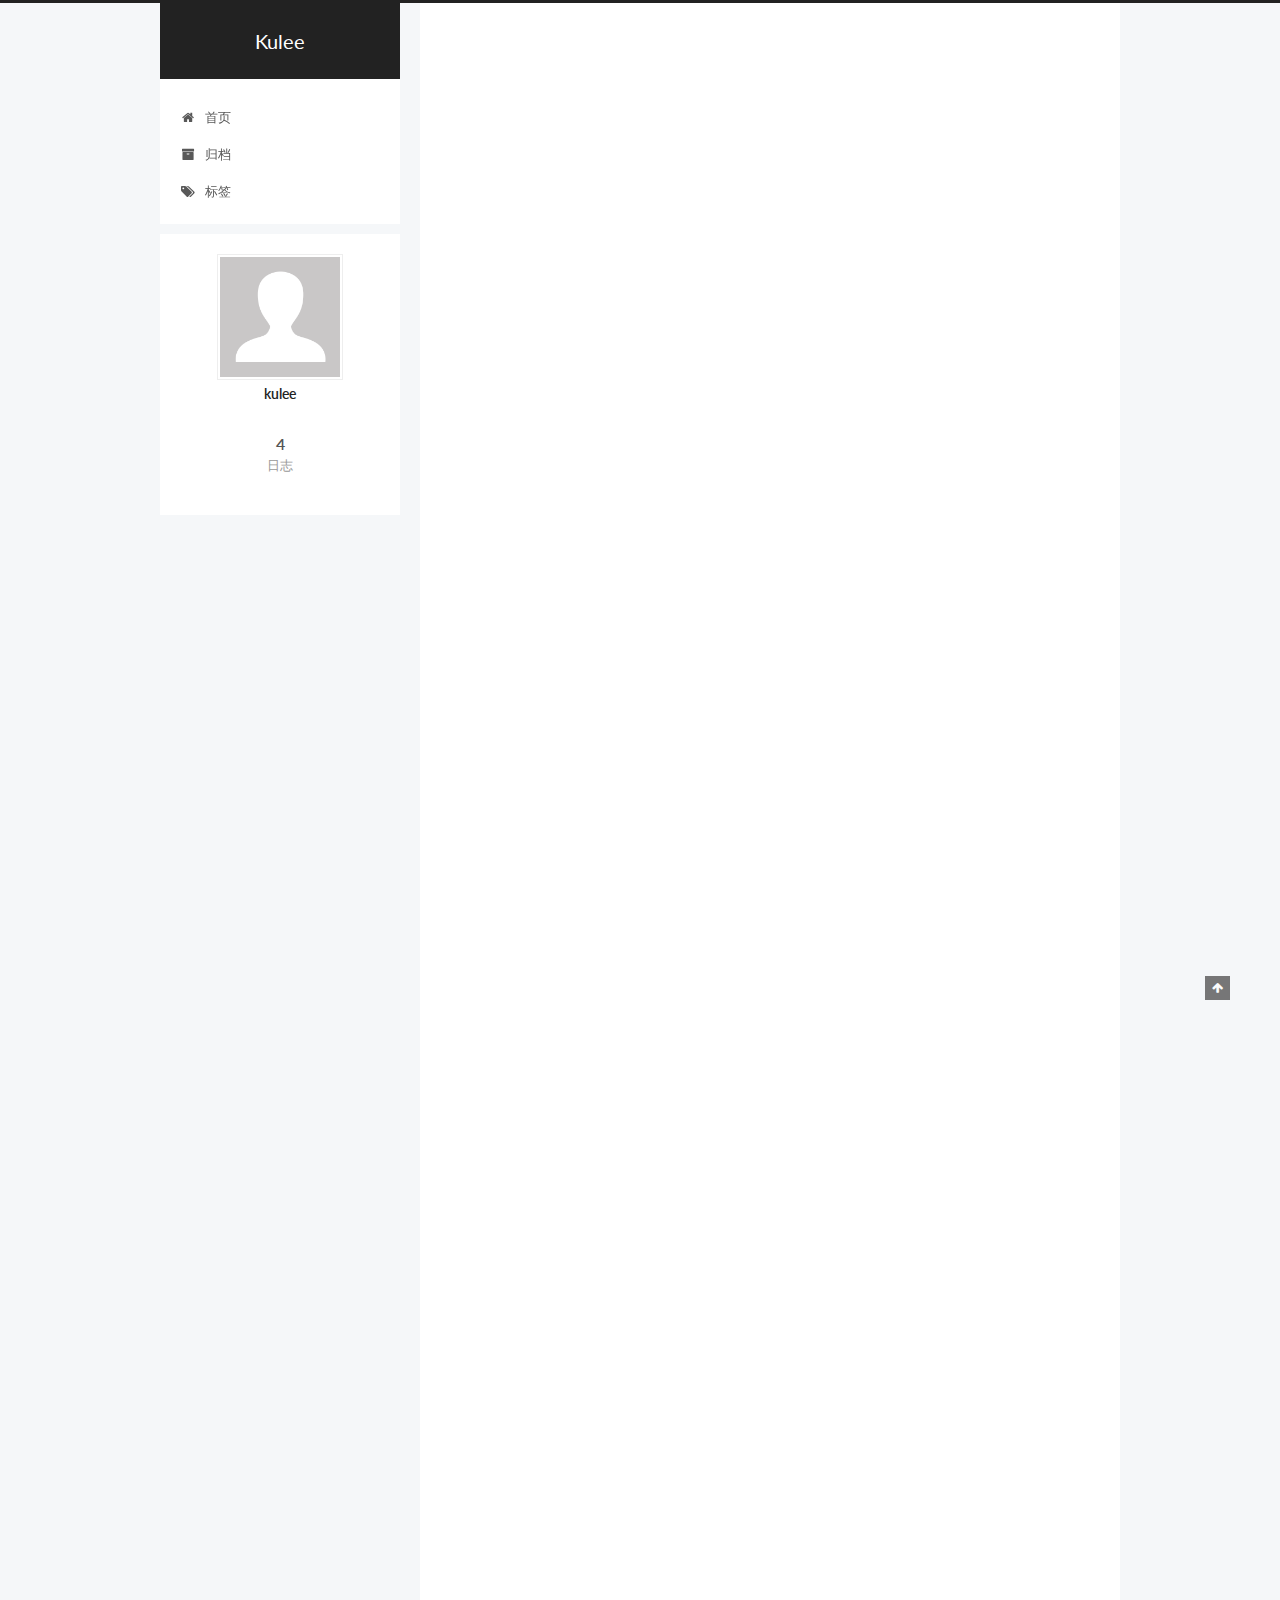
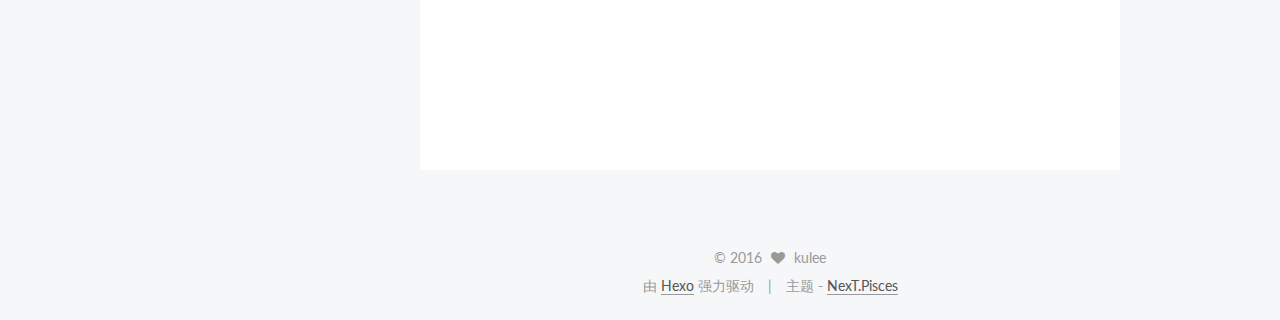
==== commit 016cb170: "Site updated: 2016-08-15 18:22:53" ====
--- a/index.html
+++ b/index.html
@@ -105,7 +105,7 @@
     motion: true,
     duoshuo: {
       userId: 0,
-      author: 'Author'
+      author: '博主'
     }
   };
 </script>
@@ -118,7 +118,7 @@
   <title> Kulee </title>
 </head>
 
-<body itemscope itemtype="http://schema.org/WebPage" lang="">
+<body itemscope itemtype="http://schema.org/WebPage" lang="zh-Hans">
 
   
 
@@ -175,7 +175,7 @@
             
               <i class="menu-item-icon fa fa-fw fa-home"></i> <br />
             
-            Home
+            首页
           </a>
         </li>
       
@@ -185,7 +185,7 @@
             
               <i class="menu-item-icon fa fa-fw fa-archive"></i> <br />
             
-            Archives
+            归档
           </a>
         </li>
       
@@ -195,7 +195,7 @@
             
               <i class="menu-item-icon fa fa-fw fa-tags"></i> <br />
             
-            Tags
+            标签
           </a>
         </li>
       
@@ -216,6 +216,99 @@
           <div id="content" class="content">
             
   <section id="posts" class="posts-expand">
+    
+      
+
+  
+  
+
+  
+  
+  
+
+  <article class="post post-type-normal " itemscope itemtype="http://schema.org/Article">
+
+    
+      <header class="post-header">
+
+        
+        
+          <h1 class="post-title" itemprop="name headline">
+            
+            
+              
+                
+                <a class="post-title-link" href="/2016/08/15/我最爱我家胖胖/" itemprop="url">
+                  我最爱我家胖胖
+                </a>
+              
+            
+          </h1>
+        
+
+        <div class="post-meta">
+          <span class="post-time">
+            <span class="post-meta-item-icon">
+              <i class="fa fa-calendar-o"></i>
+            </span>
+            <span class="post-meta-item-text">发表于</span>
+            <time itemprop="dateCreated" datetime="2016-08-15T18:21:40+08:00" content="2016-08-15">
+              2016-08-15
+            </time>
+          </span>
+
+          
+
+          
+            
+          
+
+          
+
+          
+          
+
+          
+        </div>
+      </header>
+    
+
+
+    <div class="post-body" itemprop="articleBody">
+
+      
+      
+
+      
+        
+          
+            
+          
+        
+      
+    </div>
+
+    <div>
+      
+    </div>
+
+    <div>
+      
+    </div>
+
+    <footer class="post-footer">
+      
+
+      
+
+      
+      
+        <div class="post-eof"></div>
+      
+    </footer>
+  </article>
+
+
     
       
 
@@ -251,7 +344,7 @@
             <span class="post-meta-item-icon">
               <i class="fa fa-calendar-o"></i>
             </span>
-            <span class="post-meta-item-text">Posted on</span>
+            <span class="post-meta-item-text">发表于</span>
             <time itemprop="dateCreated" datetime="2016-08-15T15:02:51+08:00" content="2016-08-15">
               2016-08-15
             </time>
@@ -344,7 +437,7 @@
             <span class="post-meta-item-icon">
               <i class="fa fa-calendar-o"></i>
             </span>
-            <span class="post-meta-item-text">Posted on</span>
+            <span class="post-meta-item-text">发表于</span>
             <time itemprop="dateCreated" datetime="2016-03-17T09:21:20+08:00" content="2016-03-17">
               2016-03-17
             </time>
@@ -437,7 +530,7 @@
             <span class="post-meta-item-icon">
               <i class="fa fa-calendar-o"></i>
             </span>
-            <span class="post-meta-item-text">Posted on</span>
+            <span class="post-meta-item-text">发表于</span>
             <time itemprop="dateCreated" datetime="2016-03-17T09:07:15+08:00" content="2016-03-17">
               2016-03-17
             </time>
@@ -546,8 +639,8 @@
         <nav class="site-state motion-element">
           <div class="site-state-item site-state-posts">
             <a href="/archives">
-              <span class="site-state-item-count">3</span>
-              <span class="site-state-item-name">posts</span>
+              <span class="site-state-item-count">4</span>
+              <span class="site-state-item-name">日志</span>
             </a>
           </div>
 
@@ -594,11 +687,11 @@
 </div>
 
 <div class="powered-by">
-  Powered by <a class="theme-link" href="https://hexo.io">Hexo</a>
+  由 <a class="theme-link" href="https://hexo.io">Hexo</a> 强力驱动
 </div>
 
 <div class="theme-info">
-  Theme -
+  主题 -
   <a class="theme-link" href="https://github.com/iissnan/hexo-theme-next">
     NexT.Pisces
   </a>
--- a/css/main.css
+++ b/css/main.css
@@ -1549,7 +1549,7 @@
   width: 4px;
   height: 4px;
   border-radius: 50%;
-  background: #aca8d5;
+  background: #ffebff;
 }
 .links-of-blogroll {
   font-size: 13px;
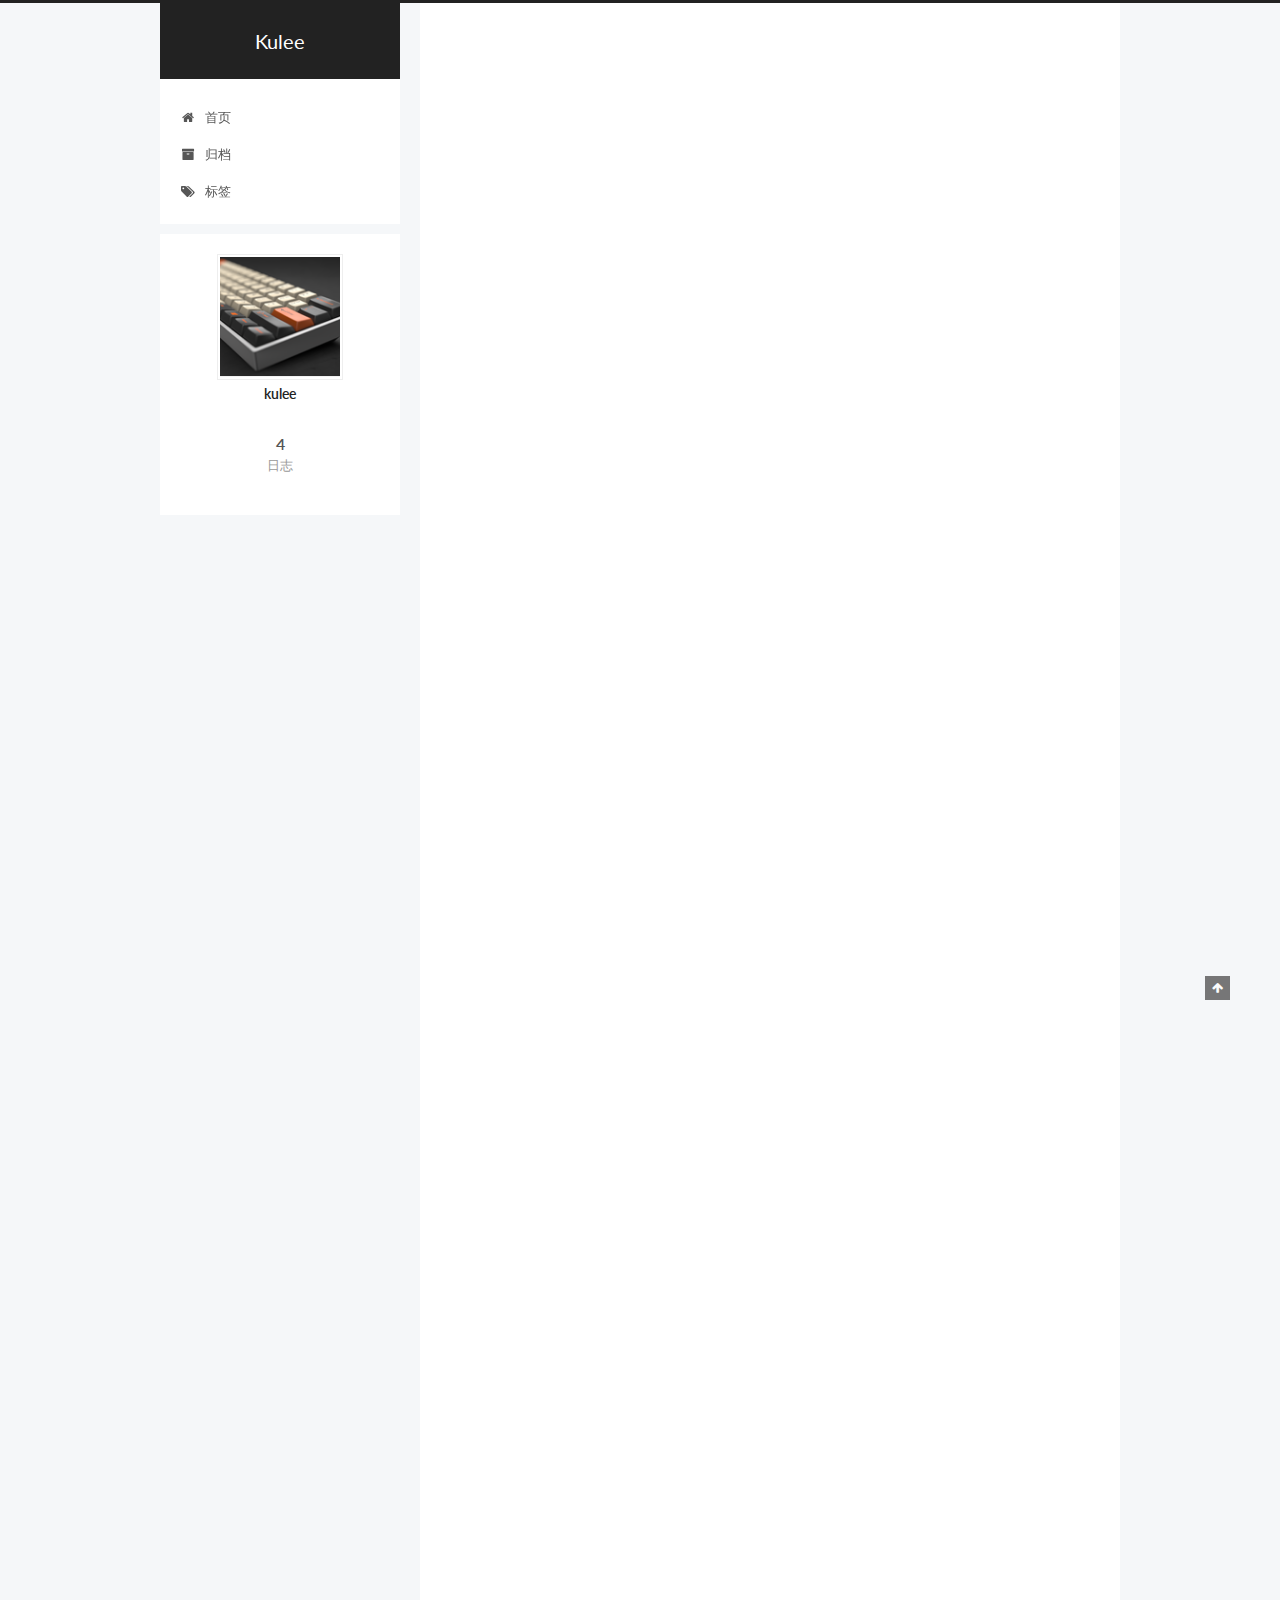
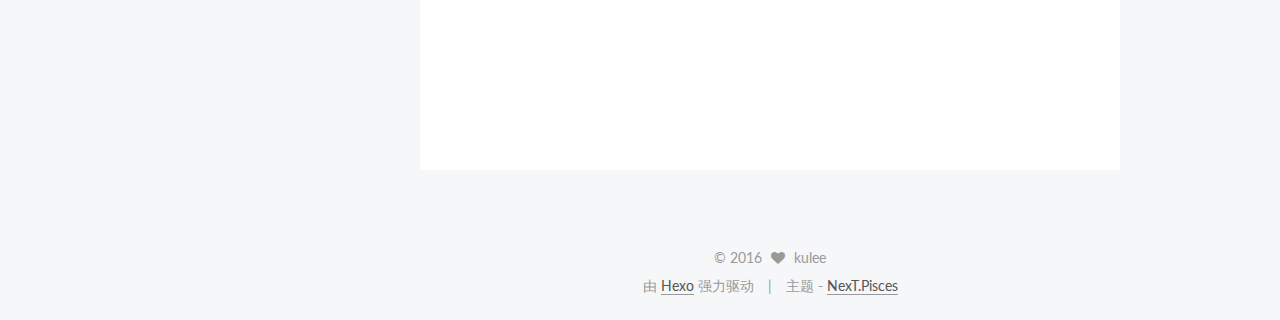
==== commit 16f2dce3: "Site updated: 2016-08-16 16:56:43" ====
--- a/index.html
+++ b/index.html
@@ -631,7 +631,7 @@
       <section class="site-overview sidebar-panel  sidebar-panel-active ">
         <div class="site-author motion-element" itemprop="author" itemscope itemtype="http://schema.org/Person">
           <img class="site-author-image" itemprop="image"
-               src="/images/avatar.gif"
+               src="/uploads/kulee.png"
                alt="kulee" />
           <p class="site-author-name" itemprop="name">kulee</p>
           <p class="site-description motion-element" itemprop="description"></p>
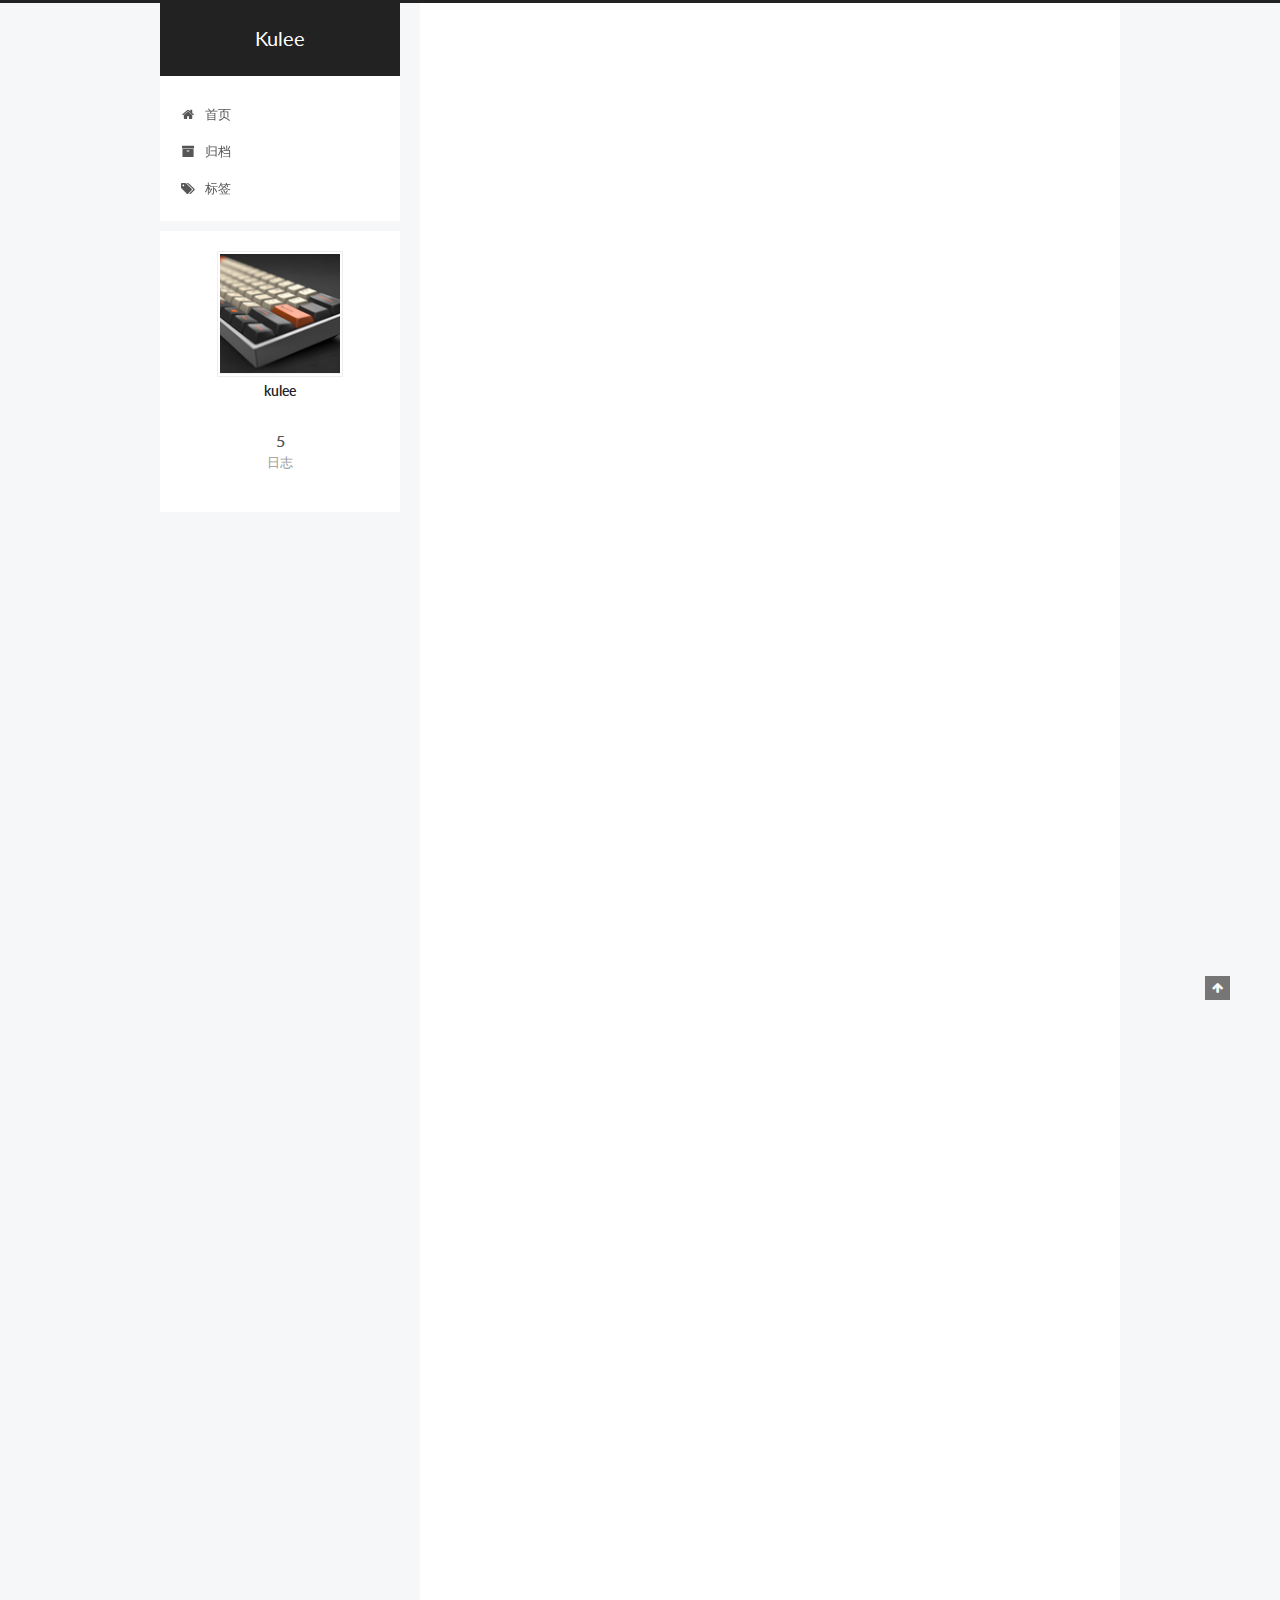
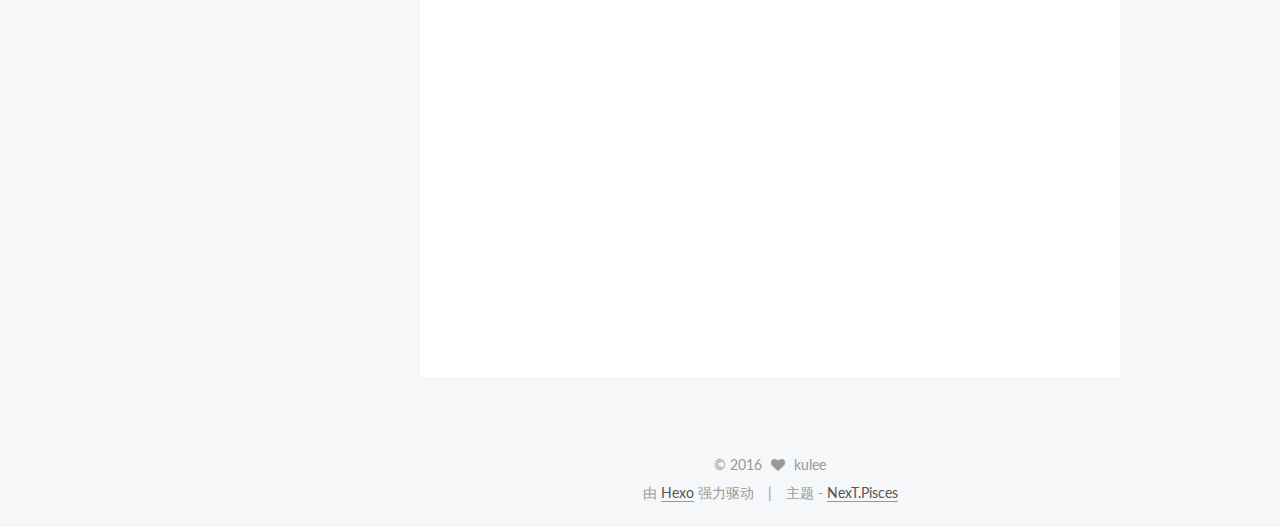
==== commit a68aa8da: "Site updated: 2016-08-16 19:54:03" ====
--- a/index.html
+++ b/index.html
@@ -238,6 +238,99 @@
             
               
                 
+                <a class="post-title-link" href="/2016/08/16/Ant/" itemprop="url">
+                  Ant
+                </a>
+              
+            
+          </h1>
+        
+
+        <div class="post-meta">
+          <span class="post-time">
+            <span class="post-meta-item-icon">
+              <i class="fa fa-calendar-o"></i>
+            </span>
+            <span class="post-meta-item-text">发表于</span>
+            <time itemprop="dateCreated" datetime="2016-08-16T19:52:49+08:00" content="2016-08-16">
+              2016-08-16
+            </time>
+          </span>
+
+          
+
+          
+            
+          
+
+          
+
+          
+          
+
+          
+        </div>
+      </header>
+    
+
+
+    <div class="post-body" itemprop="articleBody">
+
+      
+      
+
+      
+        
+          
+            
+          
+        
+      
+    </div>
+
+    <div>
+      
+    </div>
+
+    <div>
+      
+    </div>
+
+    <footer class="post-footer">
+      
+
+      
+
+      
+      
+        <div class="post-eof"></div>
+      
+    </footer>
+  </article>
+
+
+    
+      
+
+  
+  
+
+  
+  
+  
+
+  <article class="post post-type-normal " itemscope itemtype="http://schema.org/Article">
+
+    
+      <header class="post-header">
+
+        
+        
+          <h1 class="post-title" itemprop="name headline">
+            
+            
+              
+                
                 <a class="post-title-link" href="/2016/08/15/我最爱我家胖胖/" itemprop="url">
                   我最爱我家胖胖
                 </a>
@@ -639,7 +732,7 @@
         <nav class="site-state motion-element">
           <div class="site-state-item site-state-posts">
             <a href="/archives">
-              <span class="site-state-item-count">4</span>
+              <span class="site-state-item-count">5</span>
               <span class="site-state-item-name">日志</span>
             </a>
           </div>
--- a/css/main.css
+++ b/css/main.css
@@ -1549,7 +1549,7 @@
   width: 4px;
   height: 4px;
   border-radius: 50%;
-  background: #ffebff;
+  background: #1301ff;
 }
 .links-of-blogroll {
   font-size: 13px;
@@ -2159,7 +2159,7 @@
   }
 }
 .header-inner {
-  position: absolute;
+  position: fixed;
   top: 0;
   overflow: hidden;
   padding: 0;
@@ -2236,7 +2236,7 @@
   }
 }
 .sidebar {
-  position: static;
+  position: fixed;
   float: left;
   margin-top: 300px;
   width: 240px;
